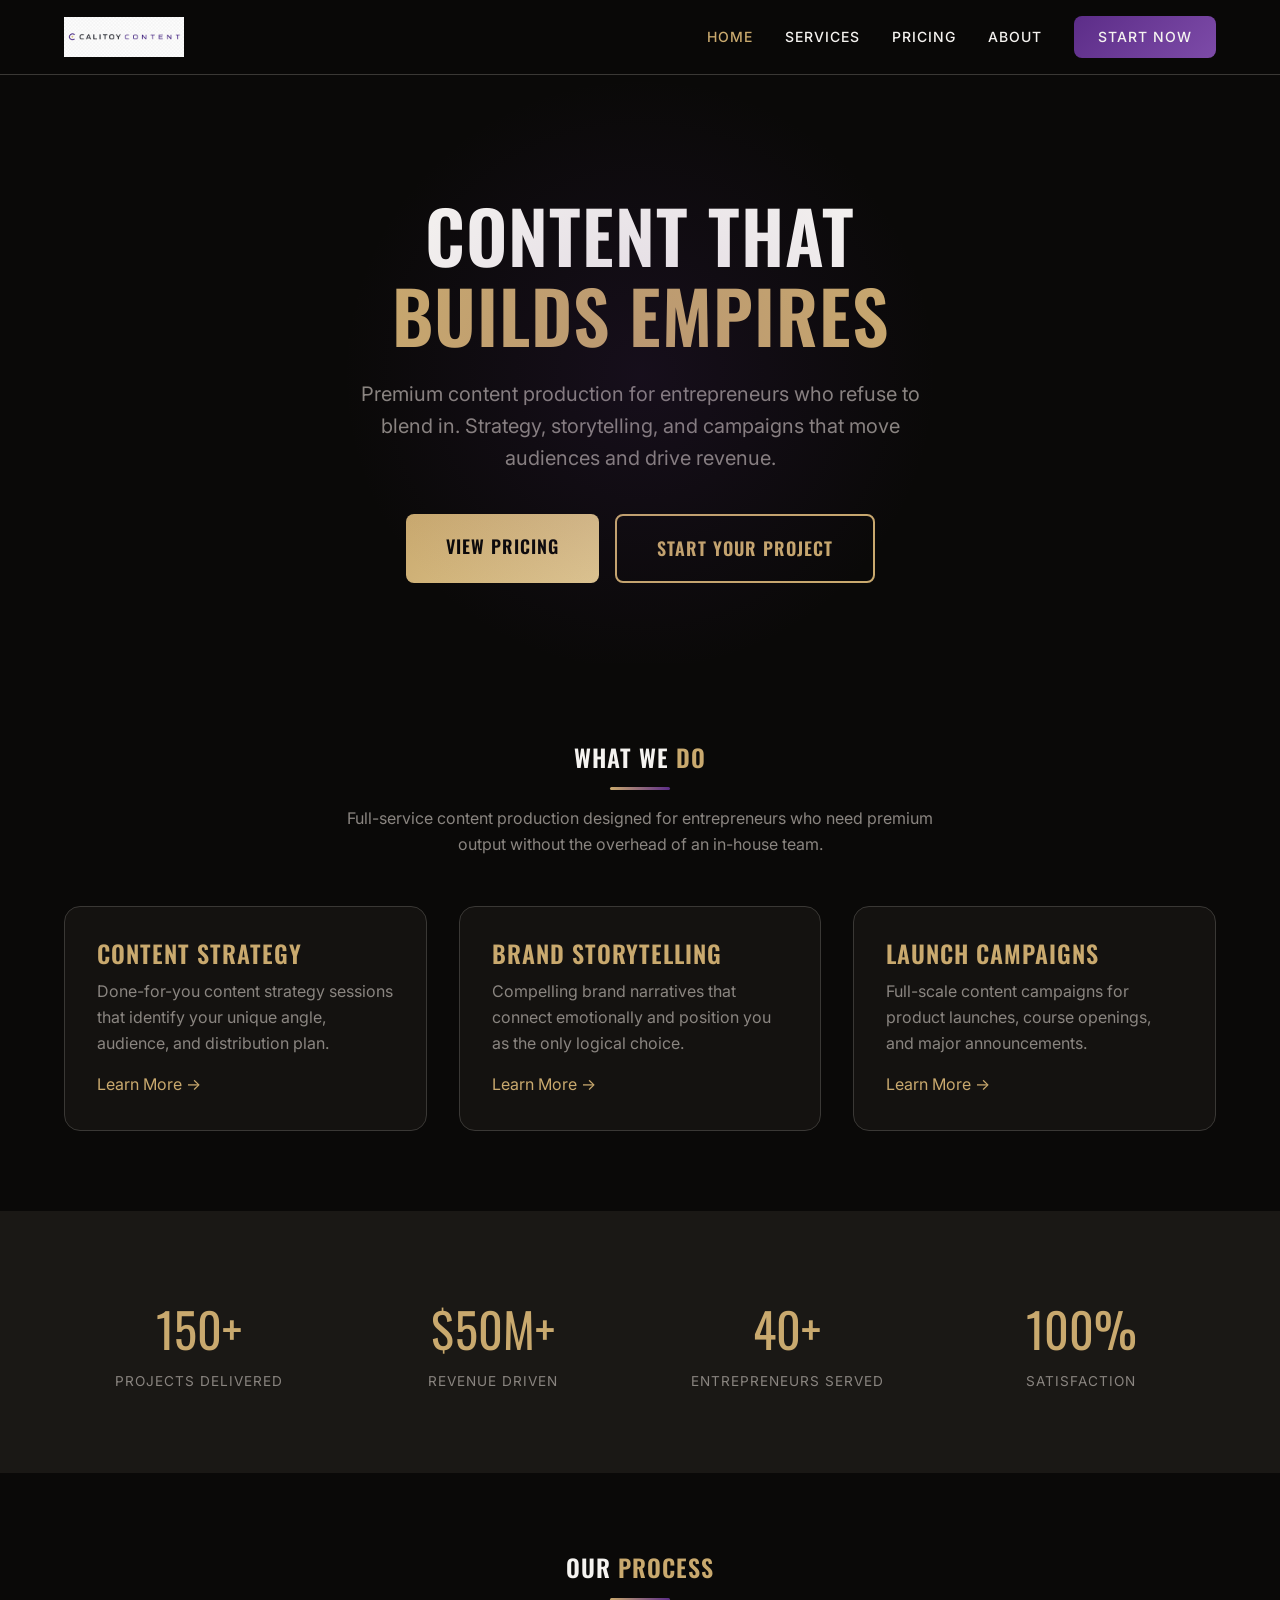
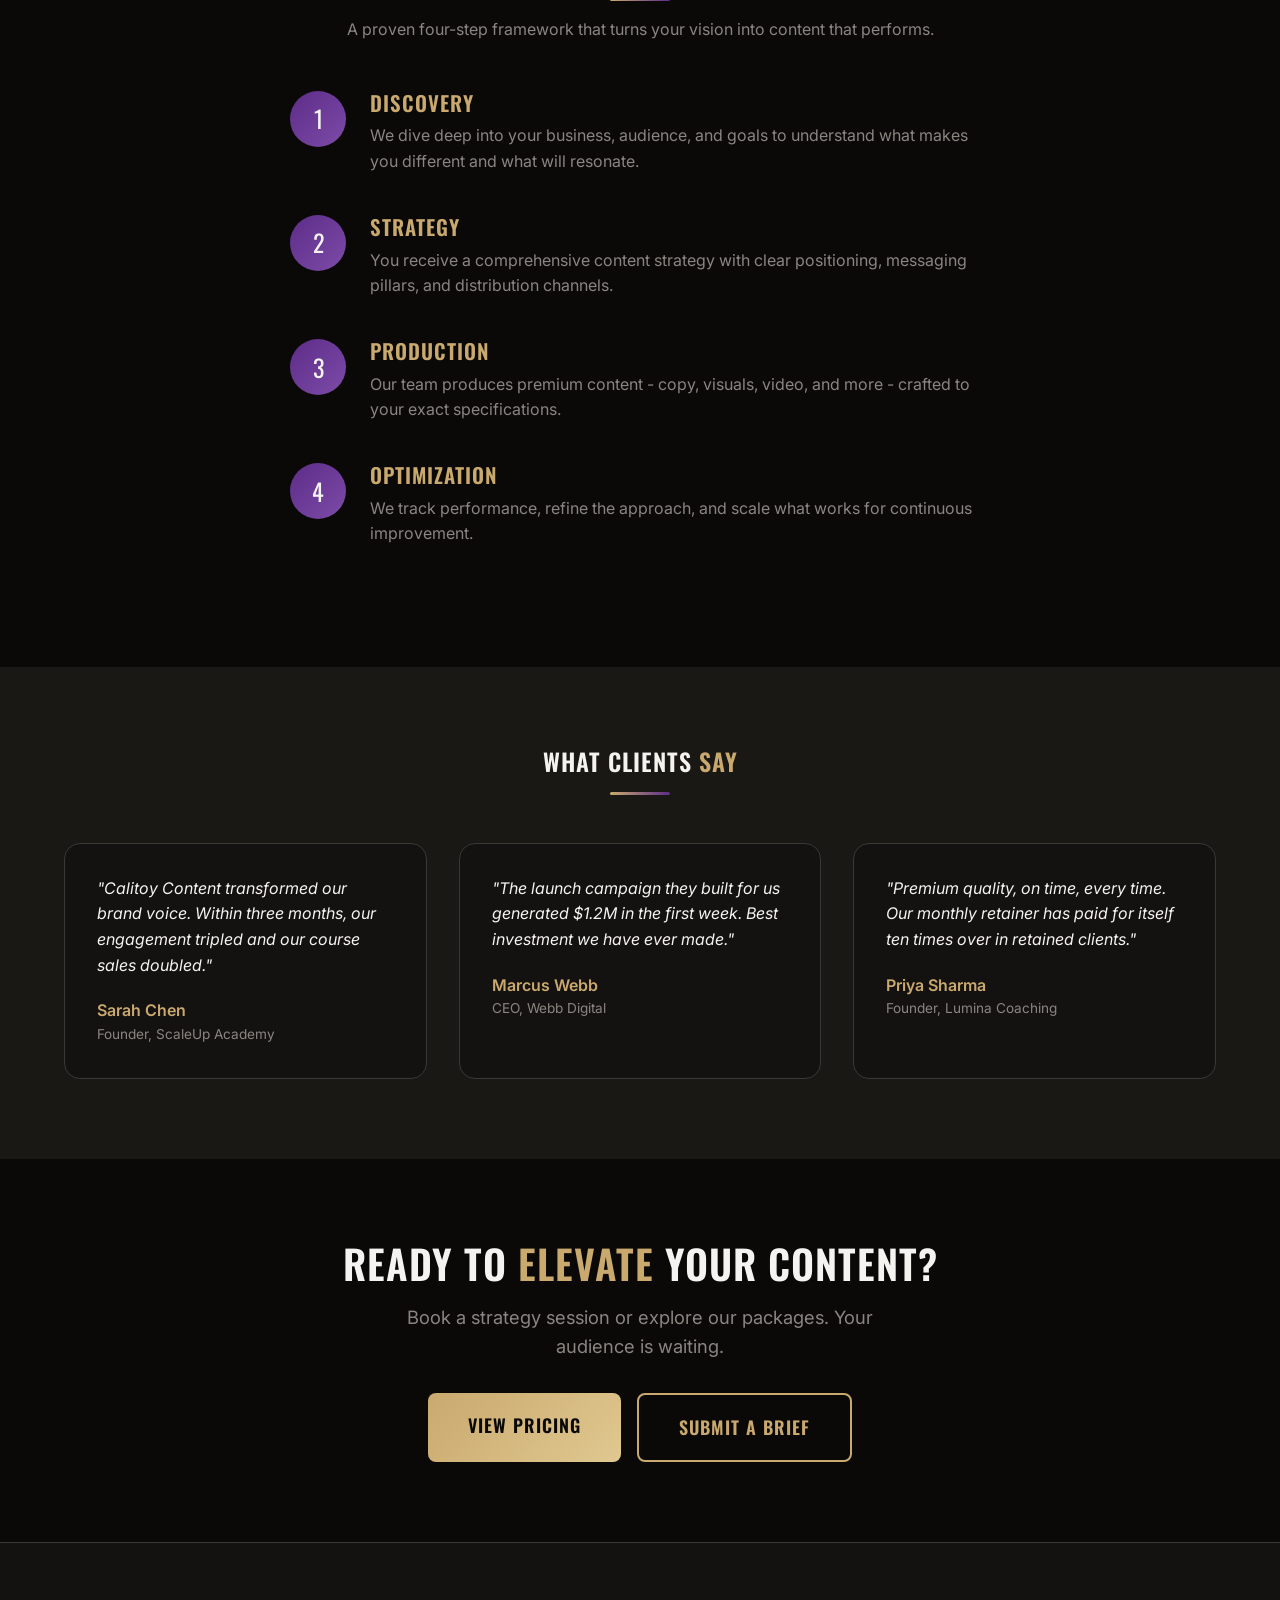
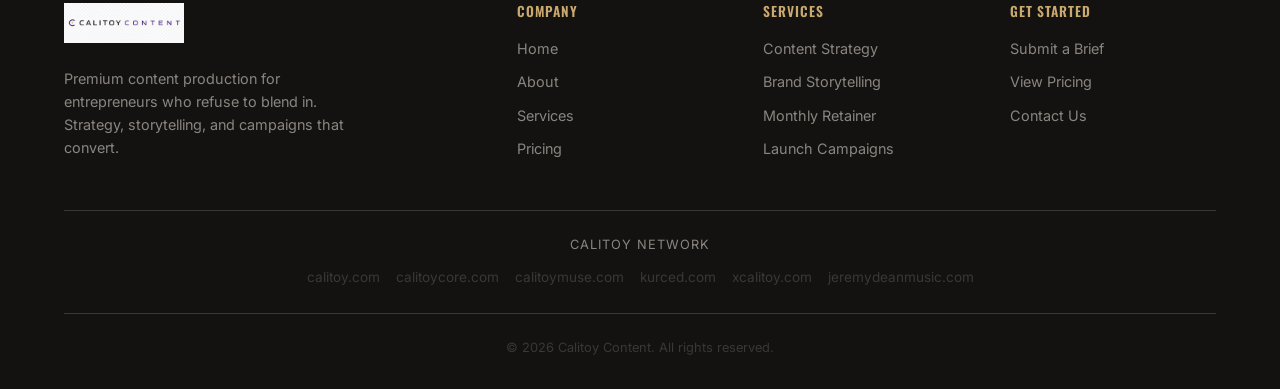
==== index.html @ d4e87f47 "Initial Calitoy Content site" ====
<!DOCTYPE html>
<html lang="en">
<head>
  <meta charset="UTF-8">
  <meta name="viewport" content="width=device-width, initial-scale=1.0">
  <title>Calitoy Content - Premium Content Production for Entrepreneurs</title>
  <meta name="description" content="Calitoy Content creates premium content for entrepreneurs - strategy, brand stories, campaigns, and full content partnerships that convert.">
  <link rel="preconnect" href="https://fonts.googleapis.com">
  <link rel="preconnect" href="https://fonts.gstatic.com" crossorigin>
  <link href="https://fonts.googleapis.com/css2?family=Inter:wght@400;500;600;700&family=Oswald:wght@400;500;600;700&display=swap" rel="stylesheet">
  <link rel="stylesheet" href="css/style.css">
  <link rel="icon" type="image/png" href="assets/calitoy-content-logo.png">
</head>
<body>

  <!-- HEADER -->
  <header class="header">
    <nav class="nav">
      <a href="index.html" class="nav-logo">
        <img src="assets/calitoy-content-logo.png" alt="Calitoy Content">
      </a>
      <ul class="nav-links">
        <li><a href="index.html" class="active">Home</a></li>
        <li><a href="services.html">Services</a></li>
        <li><a href="pricing.html">Pricing</a></li>
        <li><a href="about.html">About</a></li>
        <li><a href="contact.html" class="nav-cta">Start Now</a></li>
      </ul>
      <button class="hamburger" aria-label="Menu">
        <span></span>
        <span></span>
        <span></span>
      </button>
    </nav>
  </header>

  <!-- MOBILE NAV -->
  <div class="mobile-nav">
    <a href="index.html">Home</a>
    <a href="services.html">Services</a>
    <a href="pricing.html">Pricing</a>
    <a href="about.html">About</a>
    <a href="contact.html" class="nav-cta">Start Now</a>
  </div>

  <!-- HERO -->
  <section class="hero">
    <div class="container">
      <h1>Content That <span class="accent">Builds Empires</span></h1>
      <p class="subtitle">Premium content production for entrepreneurs who refuse to blend in. Strategy, storytelling, and campaigns that move audiences and drive revenue.</p>
      <div class="hero-cta-group">
        <a href="pricing.html" class="btn btn-gold btn-large">View Pricing</a>
        <a href="contact.html" class="btn btn-outline btn-large">Start Your Project</a>
      </div>
    </div>
  </section>

  <!-- SERVICES PREVIEW -->
  <section class="section">
    <div class="container">
      <div class="text-center">
        <h2>What We <span class="text-gold">Do</span></h2>
        <div class="divider"></div>
        <p style="color: var(--gray); max-width: 600px; margin: 0 auto 48px;">Full-service content production designed for entrepreneurs who need premium output without the overhead of an in-house team.</p>
      </div>
      <div class="grid-3">
        <div class="card">
          <h3>Content Strategy</h3>
          <p>Done-for-you content strategy sessions that identify your unique angle, audience, and distribution plan.</p>
          <a href="services.html#strategy">Learn More &rarr;</a>
        </div>
        <div class="card">
          <h3>Brand Storytelling</h3>
          <p>Compelling brand narratives that connect emotionally and position you as the only logical choice.</p>
          <a href="services.html#brand-story">Learn More &rarr;</a>
        </div>
        <div class="card">
          <h3>Launch Campaigns</h3>
          <p>Full-scale content campaigns for product launches, course openings, and major announcements.</p>
          <a href="services.html#campaigns">Learn More &rarr;</a>
        </div>
      </div>
    </div>
  </section>

  <!-- STATS -->
  <section class="section bg-elevated">
    <div class="container">
      <div class="stats">
        <div class="stat">
          <span class="stat-number">150+</span>
          <span class="stat-label">Projects Delivered</span>
        </div>
        <div class="stat">
          <span class="stat-number">$50M+</span>
          <span class="stat-label">Revenue Driven</span>
        </div>
        <div class="stat">
          <span class="stat-number">40+</span>
          <span class="stat-label">Entrepreneurs Served</span>
        </div>
        <div class="stat">
          <span class="stat-number">100%</span>
          <span class="stat-label">Satisfaction</span>
        </div>
      </div>
    </div>
  </section>

  <!-- PROCESS -->
  <section class="section">
    <div class="container">
      <div class="text-center">
        <h2>Our <span class="text-gold">Process</span></h2>
        <div class="divider"></div>
        <p style="color: var(--gray); max-width: 600px; margin: 0 auto 48px;">A proven four-step framework that turns your vision into content that performs.</p>
      </div>
      <div style="max-width: 700px; margin: 0 auto;">
        <div class="step">
          <div class="step-number">1</div>
          <div class="step-content">
            <h3>Discovery</h3>
            <p>We dive deep into your business, audience, and goals to understand what makes you different and what will resonate.</p>
          </div>
        </div>
        <div class="step">
          <div class="step-number">2</div>
          <div class="step-content">
            <h3>Strategy</h3>
            <p>You receive a comprehensive content strategy with clear positioning, messaging pillars, and distribution channels.</p>
          </div>
        </div>
        <div class="step">
          <div class="step-number">3</div>
          <div class="step-content">
            <h3>Production</h3>
            <p>Our team produces premium content - copy, visuals, video, and more - crafted to your exact specifications.</p>
          </div>
        </div>
        <div class="step">
          <div class="step-number">4</div>
          <div class="step-content">
            <h3>Optimization</h3>
            <p>We track performance, refine the approach, and scale what works for continuous improvement.</p>
          </div>
        </div>
      </div>
    </div>
  </section>

  <!-- TESTIMONIALS -->
  <section class="section bg-elevated">
    <div class="container">
      <div class="text-center">
        <h2>What Clients <span class="text-gold">Say</span></h2>
        <div class="divider"></div>
      </div>
      <div class="grid-3" style="margin-top: 48px;">
        <div class="testimonial">
          <p class="quote">"Calitoy Content transformed our brand voice. Within three months, our engagement tripled and our course sales doubled."</p>
          <div class="author">
            <div>
              <div class="author-name">Sarah Chen</div>
              <div class="author-title">Founder, ScaleUp Academy</div>
            </div>
          </div>
        </div>
        <div class="testimonial">
          <p class="quote">"The launch campaign they built for us generated $1.2M in the first week. Best investment we have ever made."</p>
          <div class="author">
            <div>
              <div class="author-name">Marcus Webb</div>
              <div class="author-title">CEO, Webb Digital</div>
            </div>
          </div>
        </div>
        <div class="testimonial">
          <p class="quote">"Premium quality, on time, every time. Our monthly retainer has paid for itself ten times over in retained clients."</p>
          <div class="author">
            <div>
              <div class="author-name">Priya Sharma</div>
              <div class="author-title">Founder, Lumina Coaching</div>
            </div>
          </div>
        </div>
      </div>
    </div>
  </section>

  <!-- CTA -->
  <section class="cta-section">
    <div class="container">
      <h2>Ready to <span class="accent">Elevate</span> Your Content?</h2>
      <p>Book a strategy session or explore our packages. Your audience is waiting.</p>
      <div class="hero-cta-group">
        <a href="pricing.html" class="btn btn-gold btn-large">View Pricing</a>
        <a href="contact.html" class="btn btn-outline btn-large">Submit a Brief</a>
      </div>
    </div>
  </section>

  <!-- FOOTER -->
  <footer class="footer">
    <div class="container">
      <div class="footer-grid">
        <div class="footer-brand">
          <img src="assets/calitoy-content-logo.png" alt="Calitoy Content">
          <p>Premium content production for entrepreneurs who refuse to blend in. Strategy, storytelling, and campaigns that convert.</p>
        </div>
        <div class="footer-col">
          <h4>Company</h4>
          <ul>
            <li><a href="index.html">Home</a></li>
            <li><a href="about.html">About</a></li>
            <li><a href="services.html">Services</a></li>
            <li><a href="pricing.html">Pricing</a></li>
          </ul>
        </div>
        <div class="footer-col">
          <h4>Services</h4>
          <ul>
            <li><a href="services.html#strategy">Content Strategy</a></li>
            <li><a href="services.html#brand-story">Brand Storytelling</a></li>
            <li><a href="services.html#retainer">Monthly Retainer</a></li>
            <li><a href="services.html#campaigns">Launch Campaigns</a></li>
          </ul>
        </div>
        <div class="footer-col">
          <h4>Get Started</h4>
          <ul>
            <li><a href="contact.html">Submit a Brief</a></li>
            <li><a href="pricing.html">View Pricing</a></li>
            <li><a href="contact.html">Contact Us</a></li>
          </ul>
        </div>
      </div>
      <div class="footer-network">
        <p>Calitoy Network</p>
        <div class="footer-network-links">
          <a href="https://calitoy.com">calitoy.com</a>
          <a href="https://calitoycore.com">calitoycore.com</a>
          <a href="https://calitoymuse.com">calitoymuse.com</a>
          <a href="https://kurced.com">kurced.com</a>
          <a href="https://xcalitoy.com">xcalitoy.com</a>
          <a href="https://jeremydeanmusic.com">jeremydeanmusic.com</a>
        </div>
      </div>
      <div class="footer-bottom">
        <p>&copy; 2026 Calitoy Content. All rights reserved.</p>
      </div>
    </div>
  </footer>

  <script src="js/main.js"></script>
</body>
</html>
---- css/style.css ----
/* Calitoy Content - Main Stylesheet */
/* Dark theme: bg #0a0908, gold #c9a96e, purple #5c2d88, white text */

:root {
  --bg: #0a0908;
  --bg-card: #141210;
  --bg-elevated: #1a1815;
  --gold: #c9a96e;
  --gold-bright: #e0c890;
  --purple: #5c2d88;
  --purple-bright: #7d4ba8;
  --white: #f5f3f0;
  --gray: #8a8580;
  --gray-dark: #3a3835;
  --radius: 8px;
  --radius-lg: 16px;
  --max-width: 1200px;
  --font-heading: 'Oswald', sans-serif;
  --font-body: 'Inter', sans-serif;
}

* {
  margin: 0;
  padding: 0;
  box-sizing: border-box;
}

html {
  scroll-behavior: smooth;
}

body {
  font-family: var(--font-body);
  background-color: var(--bg);
  color: var(--white);
  line-height: 1.6;
  overflow-x: hidden;
}

h1, h2, h3, h4, h5, h6 {
  font-family: var(--font-heading);
  font-weight: 600;
  text-transform: uppercase;
  letter-spacing: 1px;
  line-height: 1.2;
}

a {
  color: var(--gold);
  text-decoration: none;
  transition: color 0.2s ease;
}

a:hover {
  color: var(--gold-bright);
}

img {
  max-width: 100%;
  height: auto;
}

/* ===== LAYOUT ===== */
.container {
  max-width: var(--max-width);
  margin: 0 auto;
  padding: 0 24px;
}

.section {
  padding: 80px 0;
}

.section-sm {
  padding: 40px 0;
}

.text-center {
  text-align: center;
}

.text-gold {
  color: var(--gold);
}

.text-purple {
  color: var(--purple-bright);
}

.bg-elevated {
  background-color: var(--bg-elevated);
}

/* ===== HEADER / NAV ===== */
.header {
  position: sticky;
  top: 0;
  z-index: 1000;
  background-color: rgba(10, 9, 8, 0.95);
  backdrop-filter: blur(10px);
  border-bottom: 1px solid var(--gray-dark);
  padding: 16px 0;
}

.nav {
  display: flex;
  align-items: center;
  justify-content: space-between;
  max-width: var(--max-width);
  margin: 0 auto;
  padding: 0 24px;
}

.nav-logo {
  display: flex;
  align-items: center;
  gap: 12px;
}

.nav-logo img {
  height: 40px;
  width: auto;
}

.nav-links {
  display: flex;
  align-items: center;
  gap: 32px;
  list-style: none;
}

.nav-links a {
  color: var(--white);
  font-size: 14px;
  font-weight: 500;
  text-transform: uppercase;
  letter-spacing: 1px;
  transition: color 0.2s ease;
}

.nav-links a:hover {
  color: var(--gold);
}

.nav-links a.active {
  color: var(--gold);
}

.nav-cta {
  display: inline-block;
  background: linear-gradient(135deg, var(--purple), var(--purple-bright));
  color: var(--white);
  padding: 10px 24px;
  border-radius: var(--radius);
  font-size: 14px;
  font-weight: 600;
  text-transform: uppercase;
  letter-spacing: 1px;
  transition: transform 0.2s ease, box-shadow 0.2s ease;
}

.nav-cta:hover {
  transform: translateY(-2px);
  box-shadow: 0 4px 20px rgba(92, 45, 136, 0.4);
  color: var(--white);
}

/* Hamburger menu */
.hamburger {
  display: none;
  flex-direction: column;
  gap: 5px;
  cursor: pointer;
  background: none;
  border: none;
  padding: 8px;
  z-index: 1001;
}

.hamburger span {
  width: 26px;
  height: 3px;
  background-color: var(--gold);
  border-radius: 2px;
  transition: all 0.3s ease;
}

.hamburger.active span:nth-child(1) {
  transform: rotate(45deg) translate(6px, 6px);
}

.hamburger.active span:nth-child(2) {
  opacity: 0;
}

.hamburger.active span:nth-child(3) {
  transform: rotate(-45deg) translate(6px, -6px);
}

/* Mobile nav */
.mobile-nav {
  display: none;
  position: fixed;
  top: 0;
  left: 0;
  width: 100%;
  height: 100vh;
  background-color: var(--bg);
  z-index: 999;
  flex-direction: column;
  align-items: center;
  justify-content: center;
  gap: 24px;
}

.mobile-nav.active {
  display: flex;
}

.mobile-nav a {
  font-family: var(--font-heading);
  font-size: 24px;
  text-transform: uppercase;
  letter-spacing: 2px;
  color: var(--white);
}

.mobile-nav a:hover {
  color: var(--gold);
}

.mobile-nav .nav-cta {
  margin-top: 16px;
}

/* ===== HERO ===== */
.hero {
  position: relative;
  padding: 120px 0 80px;
  text-align: center;
  overflow: hidden;
}

.hero::before {
  content: '';
  position: absolute;
  top: 0;
  left: 50%;
  transform: translateX(-50%);
  width: 600px;
  height: 600px;
  background: radial-gradient(circle, rgba(92, 45, 136, 0.15), transparent 70%);
  pointer-events: none;
}

.hero h1 {
  font-size: clamp(2.5rem, 6vw, 4.5rem);
  margin-bottom: 24px;
  line-height: 1.1;
}

.hero h1 .accent {
  color: var(--gold);
  display: block;
}

.hero .subtitle {
  font-size: 1.25rem;
  color: var(--gray);
  max-width: 600px;
  margin: 0 auto 40px;
}

.hero-cta-group {
  display: flex;
  gap: 16px;
  justify-content: center;
  flex-wrap: wrap;
}

/* ===== BUTTONS ===== */
.btn {
  display: inline-block;
  padding: 14px 32px;
  border-radius: var(--radius);
  font-family: var(--font-heading);
  font-size: 16px;
  font-weight: 600;
  text-transform: uppercase;
  letter-spacing: 1px;
  cursor: pointer;
  border: none;
  transition: all 0.2s ease;
  text-align: center;
}

.btn-gold {
  background: linear-gradient(135deg, var(--gold), var(--gold-bright));
  color: var(--bg);
}

.btn-gold:hover {
  transform: translateY(-2px);
  box-shadow: 0 6px 24px rgba(201, 169, 110, 0.3);
  color: var(--bg);
}

.btn-purple {
  background: linear-gradient(135deg, var(--purple), var(--purple-bright));
  color: var(--white);
}

.btn-purple:hover {
  transform: translateY(-2px);
  box-shadow: 0 6px 24px rgba(92, 45, 136, 0.4);
  color: var(--white);
}

.btn-outline {
  background: transparent;
  border: 2px solid var(--gold);
  color: var(--gold);
}

.btn-outline:hover {
  background: var(--gold);
  color: var(--bg);
}

.btn-large {
  padding: 18px 40px;
  font-size: 18px;
}

.btn-full {
  width: 100%;
}

/* ===== CARDS / GRID ===== */
.card {
  background-color: var(--bg-card);
  border: 1px solid var(--gray-dark);
  border-radius: var(--radius-lg);
  padding: 32px;
  transition: border-color 0.2s ease, transform 0.2s ease;
}

.card:hover {
  border-color: var(--gold);
  transform: translateY(-4px);
}

.card h3 {
  color: var(--gold);
  font-size: 1.5rem;
  margin-bottom: 12px;
}

.card p {
  color: var(--gray);
  margin-bottom: 16px;
}

.card .price {
  font-family: var(--font-heading);
  font-size: 2rem;
  color: var(--white);
  margin-bottom: 20px;
}

.card .price .period {
  font-size: 0.9rem;
  color: var(--gray);
}

.grid-2 {
  display: grid;
  grid-template-columns: repeat(2, 1fr);
  gap: 32px;
}

.grid-3 {
  display: grid;
  grid-template-columns: repeat(3, 1fr);
  gap: 32px;
}

.grid-4 {
  display: grid;
  grid-template-columns: repeat(4, 1fr);
  gap: 24px;
}

/* ===== PRICING ===== */
.pricing-card {
  background-color: var(--bg-card);
  border: 1px solid var(--gray-dark);
  border-radius: var(--radius-lg);
  padding: 40px 32px;
  text-align: center;
  position: relative;
  transition: border-color 0.3s ease, transform 0.3s ease;
}

.pricing-card.featured {
  border-color: var(--gold);
  box-shadow: 0 0 40px rgba(201, 169, 110, 0.1);
}

.pricing-card:hover {
  transform: translateY(-4px);
  border-color: var(--gold);
}

.pricing-badge {
  position: absolute;
  top: -14px;
  left: 50%;
  transform: translateX(-50%);
  background: linear-gradient(135deg, var(--gold), var(--gold-bright));
  color: var(--bg);
  padding: 4px 20px;
  border-radius: 20px;
  font-size: 12px;
  font-weight: 700;
  text-transform: uppercase;
  letter-spacing: 1px;
}

.pricing-card h3 {
  color: var(--white);
  font-size: 1.4rem;
  margin-bottom: 8px;
}

.pricing-card .pricing-price {
  font-family: var(--font-heading);
  font-size: 3rem;
  color: var(--gold);
  margin: 16px 0;
}

.pricing-card .pricing-price .currency {
  font-size: 1.5rem;
  vertical-align: top;
}

.pricing-card .pricing-price .period {
  font-size: 1rem;
  color: var(--gray);
}

.pricing-card .pricing-desc {
  color: var(--gray);
  font-size: 0.9rem;
  margin-bottom: 24px;
}

.pricing-features {
  list-style: none;
  text-align: left;
  margin-bottom: 32px;
}

.pricing-features li {
  padding: 8px 0;
  color: var(--white);
  border-bottom: 1px solid var(--gray-dark);
  display: flex;
  align-items: center;
  gap: 10px;
}

.pricing-features li:last-child {
  border-bottom: none;
}

.pricing-features li::before {
  content: '\2713';
  color: var(--gold);
  font-weight: bold;
}

/* ===== FORMS ===== */
.form-group {
  margin-bottom: 24px;
}

.form-group label {
  display: block;
  font-size: 0.85rem;
  text-transform: uppercase;
  letter-spacing: 1px;
  color: var(--gold);
  margin-bottom: 8px;
  font-weight: 500;
}

.form-group input,
.form-group select,
.form-group textarea {
  width: 100%;
  padding: 14px 16px;
  background-color: var(--bg-elevated);
  border: 1px solid var(--gray-dark);
  border-radius: var(--radius);
  color: var(--white);
  font-family: var(--font-body);
  font-size: 1rem;
  transition: border-color 0.2s ease;
}

.form-group input:focus,
.form-group select:focus,
.form-group textarea:focus {
  outline: none;
  border-color: var(--gold);
}

.form-group textarea {
  min-height: 120px;
  resize: vertical;
}

.form-section {
  background-color: var(--bg-card);
  border: 1px solid var(--gray-dark);
  border-radius: var(--radius-lg);
  padding: 48px;
  max-width: 700px;
  margin: 0 auto;
}

.form-message {
  padding: 16px;
  border-radius: var(--radius);
  margin-bottom: 24px;
  display: none;
}

.form-message.success {
  background-color: rgba(92, 45, 136, 0.2);
  border: 1px solid var(--purple);
  color: var(--white);
  display: block;
}

.form-message.error {
  background-color: rgba(200, 50, 50, 0.15);
  border: 1px solid #c83232;
  color: #ff8888;
  display: block;
}

/* ===== FOOTER ===== */
.footer {
  background-color: var(--bg-card);
  border-top: 1px solid var(--gray-dark);
  padding: 60px 0 30px;
}

.footer-grid {
  display: grid;
  grid-template-columns: 2fr 1fr 1fr 1fr;
  gap: 40px;
  margin-bottom: 40px;
}

.footer-brand img {
  height: 40px;
  margin-bottom: 16px;
}

.footer-brand p {
  color: var(--gray);
  font-size: 0.9rem;
  max-width: 300px;
}

.footer-col h4 {
  color: var(--gold);
  font-size: 0.85rem;
  margin-bottom: 16px;
  letter-spacing: 1px;
}

.footer-col ul {
  list-style: none;
}

.footer-col ul li {
  margin-bottom: 8px;
}

.footer-col a {
  color: var(--gray);
  font-size: 0.9rem;
}

.footer-col a:hover {
  color: var(--gold);
}

.footer-network {
  padding: 24px 0;
  border-top: 1px solid var(--gray-dark);
  text-align: center;
}

.footer-network p {
  color: var(--gray);
  font-size: 0.8rem;
  margin-bottom: 12px;
  text-transform: uppercase;
  letter-spacing: 1px;
}

.footer-network-links {
  display: flex;
  flex-wrap: wrap;
  justify-content: center;
  gap: 16px;
}

.footer-network-links a {
  color: var(--gray-dark);
  font-size: 0.85rem;
  transition: color 0.2s ease;
}

.footer-network-links a:hover {
  color: var(--gold);
}

.footer-bottom {
  text-align: center;
  padding-top: 24px;
  border-top: 1px solid var(--gray-dark);
  color: var(--gray-dark);
  font-size: 0.8rem;
}

/* ===== PAGE HEADER ===== */
.page-header {
  padding: 100px 0 60px;
  text-align: center;
}

.page-header h1 {
  font-size: clamp(2rem, 5vw, 3.5rem);
  margin-bottom: 16px;
}

.page-header h1 .accent {
  color: var(--gold);
}

.page-header .subtitle {
  color: var(--gray);
  font-size: 1.15rem;
  max-width: 600px;
  margin: 0 auto;
}

/* ===== ABOUT ===== */
.about-hero {
  display: grid;
  grid-template-columns: 1fr 1fr;
  gap: 60px;
  align-items: center;
}

.about-hero h2 {
  font-size: 2.5rem;
  margin-bottom: 24px;
}

.about-hero h2 .accent {
  color: var(--gold);
}

.about-hero p {
  color: var(--gray);
  margin-bottom: 16px;
}

/* ===== FEATURES LIST ===== */
.features-list {
  list-style: none;
}

.features-list li {
  padding: 12px 0;
  display: flex;
  align-items: flex-start;
  gap: 12px;
  color: var(--white);
}

.features-list li::before {
  content: '\2022';
  color: var(--gold);
  font-size: 1.5rem;
  line-height: 1;
}

/* ===== STATS ===== */
.stats {
  display: grid;
  grid-template-columns: repeat(4, 1fr);
  gap: 24px;
}

.stat {
  text-align: center;
}

.stat .stat-number {
  font-family: var(--font-heading);
  font-size: 3rem;
  color: var(--gold);
  display: block;
}

.stat .stat-label {
  font-size: 0.85rem;
  color: var(--gray);
  text-transform: uppercase;
  letter-spacing: 1px;
}

/* ===== TESTIMONIALS ===== */
.testimonial {
  background-color: var(--bg-card);
  border: 1px solid var(--gray-dark);
  border-radius: var(--radius-lg);
  padding: 32px;
}

.testimonial .quote {
  font-size: 1rem;
  color: var(--white);
  margin-bottom: 20px;
  font-style: italic;
}

.testimonial .author {
  display: flex;
  align-items: center;
  gap: 12px;
}

.testimonial .author-name {
  font-weight: 600;
  color: var(--gold);
}

.testimonial .author-title {
  font-size: 0.85rem;
  color: var(--gray);
}

/* ===== FAQ ===== */
.faq-item {
  background-color: var(--bg-card);
  border: 1px solid var(--gray-dark);
  border-radius: var(--radius);
  margin-bottom: 16px;
  overflow: hidden;
}

.faq-question {
  padding: 20px 24px;
  cursor: pointer;
  display: flex;
  justify-content: space-between;
  align-items: center;
  font-family: var(--font-heading);
  font-size: 1.1rem;
  color: var(--white);
  transition: color 0.2s ease;
}

.faq-question:hover {
  color: var(--gold);
}

.faq-question .icon {
  color: var(--gold);
  font-size: 1.5rem;
  transition: transform 0.3s ease;
}

.faq-item.open .faq-question .icon {
  transform: rotate(45deg);
}

.faq-answer {
  max-height: 0;
  overflow: hidden;
  transition: max-height 0.3s ease;
  padding: 0 24px;
}

.faq-item.open .faq-answer {
  max-height: 500px;
  padding-bottom: 20px;
}

.faq-answer p {
  color: var(--gray);
}

/* ===== PROCESS / STEPS ===== */
.step {
  display: flex;
  gap: 24px;
  margin-bottom: 40px;
  align-items: flex-start;
}

.step-number {
  flex-shrink: 0;
  width: 56px;
  height: 56px;
  border-radius: 50%;
  background: linear-gradient(135deg, var(--purple), var(--purple-bright));
  display: flex;
  align-items: center;
  justify-content: center;
  font-family: var(--font-heading);
  font-size: 1.5rem;
  color: var(--white);
}

.step-content h3 {
  color: var(--gold);
  font-size: 1.3rem;
  margin-bottom: 8px;
}

.step-content p {
  color: var(--gray);
}

/* ===== CTA SECTION ===== */
.cta-section {
  text-align: center;
  padding: 80px 0;
}

.cta-section h2 {
  font-size: 2.5rem;
  margin-bottom: 16px;
}

.cta-section h2 .accent {
  color: var(--gold);
}

.cta-section p {
  color: var(--gray);
  font-size: 1.15rem;
  max-width: 500px;
  margin: 0 auto 32px;
}

/* ===== DIVIDER ===== */
.divider {
  width: 60px;
  height: 3px;
  background: linear-gradient(90deg, var(--gold), var(--purple));
  border-radius: 2px;
  margin: 16px auto;
}

/* ===== RESPONSIVE ===== */
@media (max-width: 900px) {
  .grid-4 {
    grid-template-columns: repeat(2, 1fr);
  }
  
  .grid-3 {
    grid-template-columns: repeat(2, 1fr);
  }
  
  .about-hero {
    grid-template-columns: 1fr;
    gap: 32px;
  }
  
  .stats {
    grid-template-columns: repeat(2, 1fr);
  }
  
  .footer-grid {
    grid-template-columns: 1fr 1fr;
  }
}

@media (max-width: 768px) {
  .nav-links {
    display: none;
  }
  
  .nav .nav-cta {
    display: none;
  }
  
  .hamburger {
    display: flex;
  }
  
  .hero {
    padding: 80px 0 60px;
  }
  
  .section {
    padding: 60px 0;
  }
  
  .grid-2,
  .grid-3,
  .grid-4 {
    grid-template-columns: 1fr;
  }
  
  .stats {
    grid-template-columns: repeat(2, 1fr);
  }
  
  .footer-grid {
    grid-template-columns: 1fr;
    gap: 24px;
  }
  
  .form-section {
    padding: 32px 24px;
  }
  
  .pricing-card {
    padding: 32px 24px;
  }
  
  .step {
    gap: 16px;
  }
  
  .step-number {
    width: 44px;
    height: 44px;
    font-size: 1.2rem;
  }
}

@media (max-width: 480px) {
  .stats {
    grid-template-columns: 1fr;
  }
  
  .hero-cta-group {
    flex-direction: column;
  }
  
  .hero-cta-group .btn {
    width: 100%;
  }
}
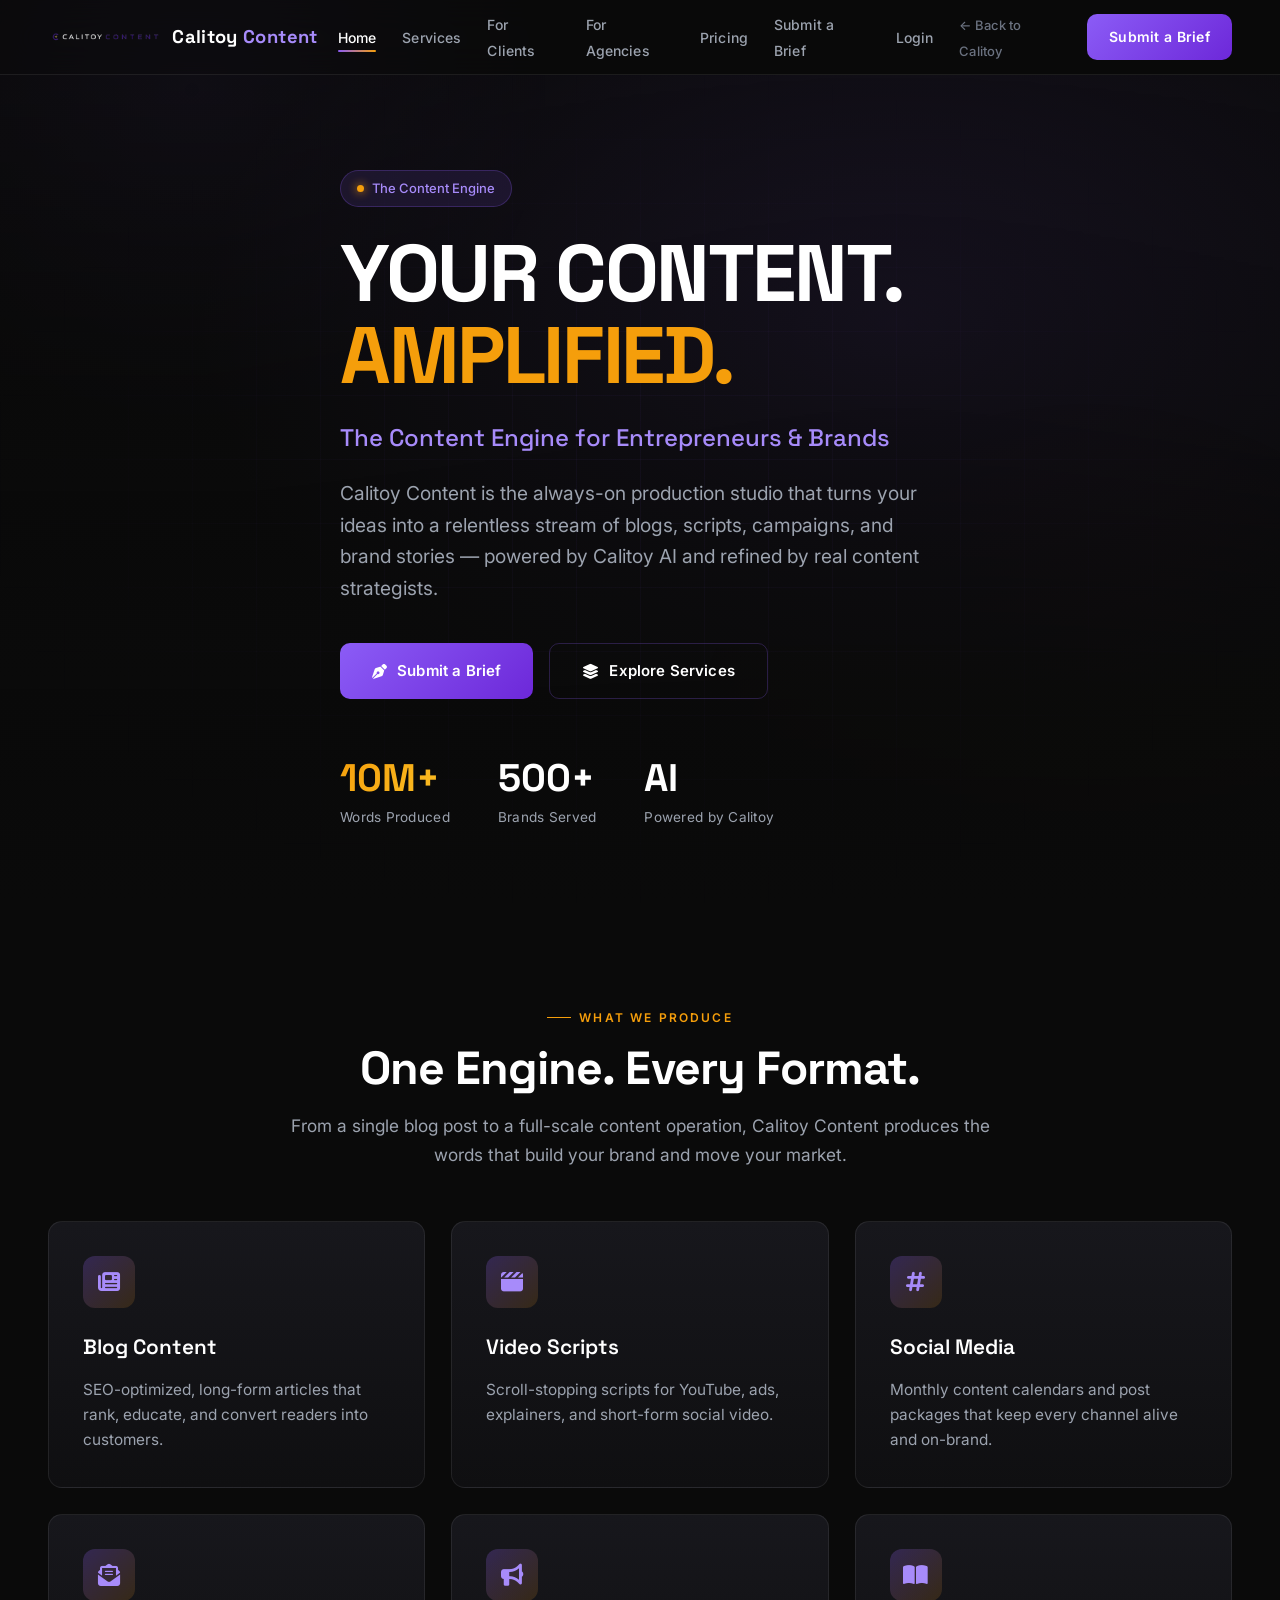
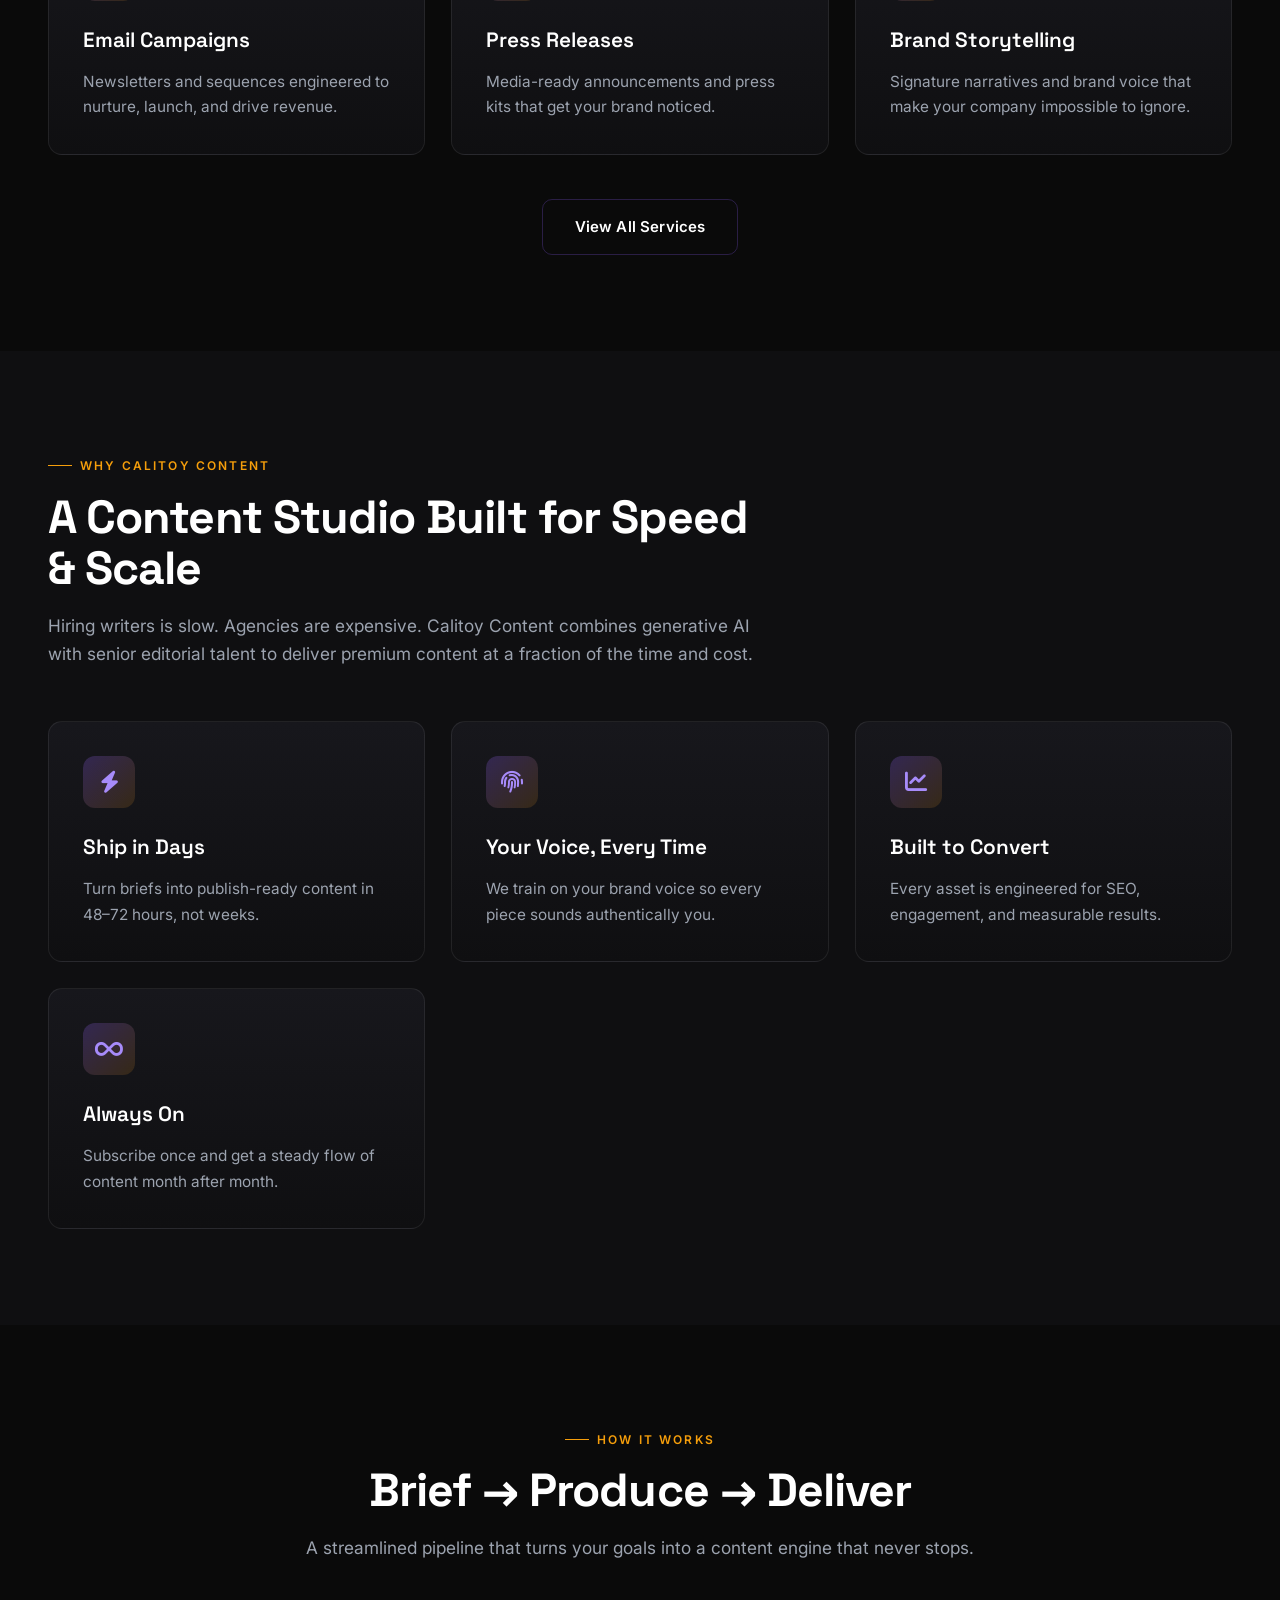
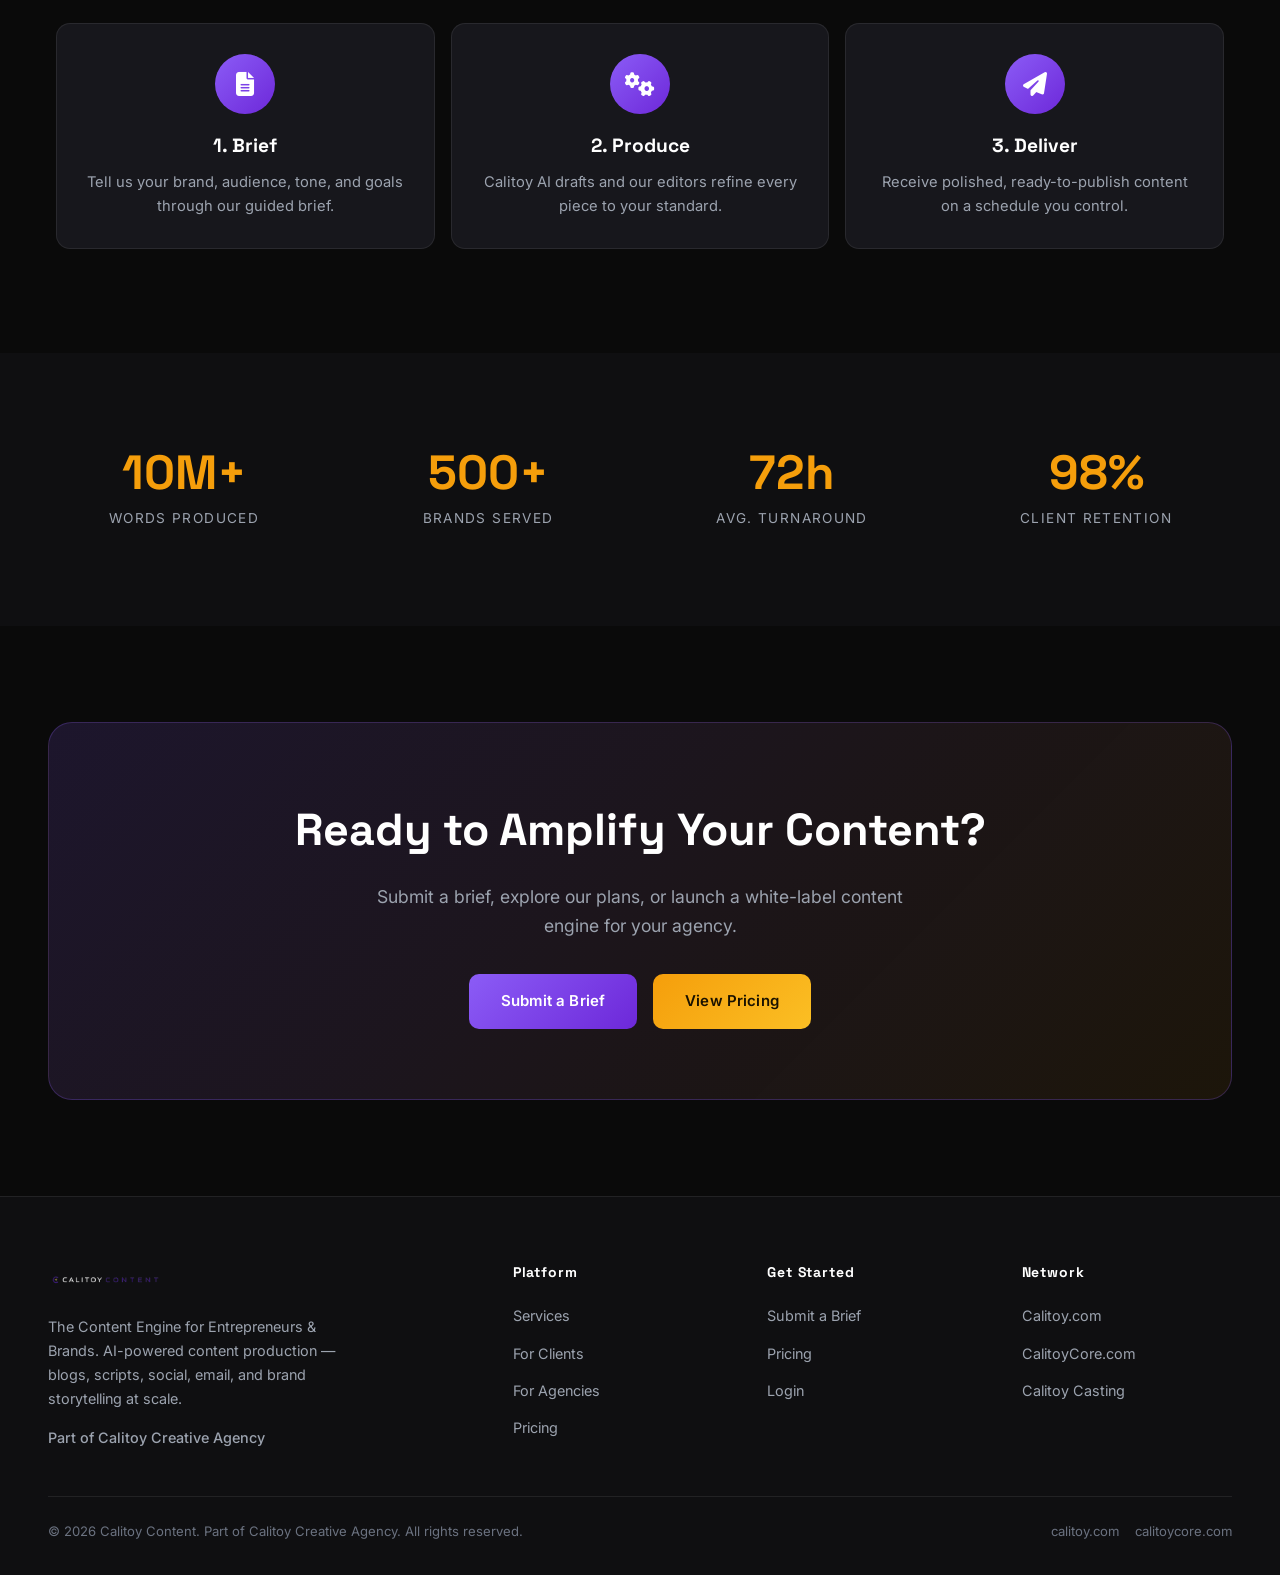
==== commit 6b48a0a7: "Overhaul: full Calitoy brand redesign — The Content Engine - New design system (styles.css): #0A0A0A" ====
--- a/index.html
+++ b/index.html
@@ -1,256 +1,258 @@
 <!DOCTYPE html>
 <html lang="en">
 <head>
-  <meta charset="UTF-8">
-  <meta name="viewport" content="width=device-width, initial-scale=1.0">
-  <title>Calitoy Content - Premium Content Production for Entrepreneurs</title>
-  <meta name="description" content="Calitoy Content creates premium content for entrepreneurs - strategy, brand stories, campaigns, and full content partnerships that convert.">
-  <link rel="preconnect" href="https://fonts.googleapis.com">
-  <link rel="preconnect" href="https://fonts.gstatic.com" crossorigin>
-  <link href="https://fonts.googleapis.com/css2?family=Inter:wght@400;500;600;700&family=Oswald:wght@400;500;600;700&display=swap" rel="stylesheet">
-  <link rel="stylesheet" href="css/style.css">
-  <link rel="icon" type="image/png" href="assets/calitoy-content-logo.png">
+<meta charset="UTF-8">
+<meta name="viewport" content="width=device-width, initial-scale=1.0">
+<title>Calitoy Content — The Content Engine for Entrepreneurs &amp; Brands</title>
+<meta name="description" content="Calitoy Content is the AI-powered content engine for entrepreneurs and brands — blog content, video scripts, social media, email campaigns, press releases, and brand storytelling at scale.">
+<link rel="preconnect" href="https://fonts.googleapis.com">
+<link rel="preconnect" href="https://fonts.gstatic.com" crossorigin>
+<link href="https://fonts.googleapis.com/css2?family=Inter:wght@400;500;600;700&family=Space+Grotesk:wght@400;500;600;700&display=swap" rel="stylesheet">
+<link rel="stylesheet" href="https://cdnjs.cloudflare.com/ajax/libs/font-awesome/6.5.1/css/all.min.css">
+<link rel="stylesheet" href="styles.css">
+<link rel="icon" type="image/png" href="assets/calitoy-content-logo.png">
 </head>
 <body>
 
-  <!-- HEADER -->
-  <header class="header">
-    <nav class="nav">
-      <a href="index.html" class="nav-logo">
-        <img src="assets/calitoy-content-logo.png" alt="Calitoy Content">
-      </a>
-      <ul class="nav-links">
-        <li><a href="index.html" class="active">Home</a></li>
-        <li><a href="services.html">Services</a></li>
-        <li><a href="pricing.html">Pricing</a></li>
-        <li><a href="about.html">About</a></li>
-        <li><a href="contact.html" class="nav-cta">Start Now</a></li>
-      </ul>
-      <button class="hamburger" aria-label="Menu">
-        <span></span>
-        <span></span>
-        <span></span>
-      </button>
-    </nav>
-  </header>
-
-  <!-- MOBILE NAV -->
-  <div class="mobile-nav">
-    <a href="index.html">Home</a>
-    <a href="services.html">Services</a>
-    <a href="pricing.html">Pricing</a>
-    <a href="about.html">About</a>
-    <a href="contact.html" class="nav-cta">Start Now</a>
-  </div>
-
-  <!-- HERO -->
-  <section class="hero">
-    <div class="container">
-      <h1>Content That <span class="accent">Builds Empires</span></h1>
-      <p class="subtitle">Premium content production for entrepreneurs who refuse to blend in. Strategy, storytelling, and campaigns that move audiences and drive revenue.</p>
+<header>
+  <div class="nav-wrap">
+    <a href="index.html" class="nav-logo">
+      <img src="assets/calitoy-content-logo.png" alt="Calitoy Content">
+      <span class="logo-text">Calitoy<span> Content</span></span>
+    </a>
+    <ul class="nav-links">
+      <li><a href="index.html" class="active">Home</a></li>
+      <li><a href="services.html">Services</a></li>
+      <li><a href="clients.html">For Clients</a></li>
+      <li><a href="agencies.html">For Agencies</a></li>
+      <li><a href="pricing.html">Pricing</a></li>
+      <li><a href="brief.html">Submit a Brief</a></li>
+      <li><a href="login.html">Login</a></li>
+      <li><a href="https://calitoy.com" class="nav-back">&larr; Back to Calitoy</a></li>
+    </ul>
+    <a href="brief.html" class="nav-cta">Submit a Brief</a>
+    <button class="hamburger" aria-label="Menu"><span></span><span></span><span></span></button>
+  </div>
+</header>
+<div class="mobile-nav">
+  <a href="index.html">Home</a>
+  <a href="services.html">Services</a>
+  <a href="clients.html">For Clients</a>
+  <a href="agencies.html">For Agencies</a>
+  <a href="pricing.html">Pricing</a>
+  <a href="brief.html">Submit a Brief</a>
+  <a href="login.html">Login</a>
+  <a href="https://calitoy.com">&larr; Back to Calitoy</a>
+  <a href="brief.html" class="nav-cta">Submit a Brief</a>
+</div>
+
+<!-- HERO -->
+<section class="hero">
+  <div class="hero-bg" style="background-image:url('https://fancyhouse-design.com/wp-content/uploads/2024/09/A-bright-open-space-area-features-clean-lined-desks-and-a-vibrant-mural-that-enhances.jpg')"></div>
+  <div class="hero-overlay"></div>
+  <div class="hero-grid"></div>
+  <div class="container hero-content">
+    <span class="hero-badge"><span class="dot"></span> The Content Engine</span>
+    <h1>YOUR CONTENT.<br><span class="gold">AMPLIFIED.</span></h1>
+    <p class="subtitle">The Content Engine for Entrepreneurs &amp; Brands</p>
+    <p class="lead">Calitoy Content is the always-on production studio that turns your ideas into a relentless stream of blogs, scripts, campaigns, and brand stories — powered by Calitoy AI and refined by real content strategists.</p>
+    <div class="hero-cta-group">
+      <a href="brief.html" class="btn-primary"><i class="fa-solid fa-pen-nib"></i> Submit a Brief</a>
+      <a href="services.html" class="btn-secondary"><i class="fa-solid fa-layer-group"></i> Explore Services</a>
+    </div>
+    <div class="hero-stats">
+      <div class="hero-stat">
+        <div class="num"><span class="gold">10M+</span></div>
+        <div class="lbl">Words Produced</div>
+      </div>
+      <div class="hero-stat">
+        <div class="num">500+</div>
+        <div class="lbl">Brands Served</div>
+      </div>
+      <div class="hero-stat">
+        <div class="num">AI</div>
+        <div class="lbl">Powered by Calitoy</div>
+      </div>
+    </div>
+  </div>
+</section>
+
+<!-- SERVICES OVERVIEW -->
+<section>
+  <div class="container">
+    <div class="section-head center reveal">
+      <p class="eyebrow">What We Produce</p>
+      <h2 class="section-title">One Engine. Every Format.</h2>
+      <p class="section-subtitle">From a single blog post to a full-scale content operation, Calitoy Content produces the words that build your brand and move your market.</p>
+    </div>
+    <div class="cards-grid">
+      <div class="card reveal">
+        <div class="card-icon"><i class="fa-solid fa-newspaper"></i></div>
+        <h3>Blog Content</h3>
+        <p>SEO-optimized, long-form articles that rank, educate, and convert readers into customers.</p>
+      </div>
+      <div class="card reveal">
+        <div class="card-icon"><i class="fa-solid fa-clapperboard"></i></div>
+        <h3>Video Scripts</h3>
+        <p>Scroll-stopping scripts for YouTube, ads, explainers, and short-form social video.</p>
+      </div>
+      <div class="card reveal">
+        <div class="card-icon"><i class="fa-solid fa-hashtag"></i></div>
+        <h3>Social Media</h3>
+        <p>Monthly content calendars and post packages that keep every channel alive and on-brand.</p>
+      </div>
+      <div class="card reveal">
+        <div class="card-icon"><i class="fa-solid fa-envelope-open-text"></i></div>
+        <h3>Email Campaigns</h3>
+        <p>Newsletters and sequences engineered to nurture, launch, and drive revenue.</p>
+      </div>
+      <div class="card reveal">
+        <div class="card-icon"><i class="fa-solid fa-bullhorn"></i></div>
+        <h3>Press Releases</h3>
+        <p>Media-ready announcements and press kits that get your brand noticed.</p>
+      </div>
+      <div class="card reveal">
+        <div class="card-icon"><i class="fa-solid fa-book-open"></i></div>
+        <h3>Brand Storytelling</h3>
+        <p>Signature narratives and brand voice that make your company impossible to ignore.</p>
+      </div>
+    </div>
+    <div style="text-align:center;margin-top:44px;"><a href="services.html" class="btn-secondary">View All Services</a></div>
+  </div>
+</section>
+
+<!-- WHY -->
+<section style="background: var(--bg-surface);">
+  <div class="container">
+    <div class="section-head reveal">
+      <p class="eyebrow">Why Calitoy Content</p>
+      <h2 class="section-title">A Content Studio Built for Speed &amp; Scale</h2>
+      <p class="section-subtitle">Hiring writers is slow. Agencies are expensive. Calitoy Content combines generative AI with senior editorial talent to deliver premium content at a fraction of the time and cost.</p>
+    </div>
+    <div class="cards-grid">
+      <div class="card reveal">
+        <div class="card-icon"><i class="fa-solid fa-bolt"></i></div>
+        <h3>Ship in Days</h3>
+        <p>Turn briefs into publish-ready content in 48&ndash;72 hours, not weeks.</p>
+      </div>
+      <div class="card reveal">
+        <div class="card-icon"><i class="fa-solid fa-fingerprint"></i></div>
+        <h3>Your Voice, Every Time</h3>
+        <p>We train on your brand voice so every piece sounds authentically you.</p>
+      </div>
+      <div class="card reveal">
+        <div class="card-icon"><i class="fa-solid fa-chart-line"></i></div>
+        <h3>Built to Convert</h3>
+        <p>Every asset is engineered for SEO, engagement, and measurable results.</p>
+      </div>
+      <div class="card reveal">
+        <div class="card-icon"><i class="fa-solid fa-infinity"></i></div>
+        <h3>Always On</h3>
+        <p>Subscribe once and get a steady flow of content month after month.</p>
+      </div>
+    </div>
+  </div>
+</section>
+
+<!-- HOW IT WORKS -->
+<section>
+  <div class="container">
+    <div class="section-head center reveal">
+      <p class="eyebrow">How It Works</p>
+      <h2 class="section-title">Brief &rarr; Produce &rarr; Deliver</h2>
+      <p class="section-subtitle">A streamlined pipeline that turns your goals into a content engine that never stops.</p>
+    </div>
+    <div class="flow">
+      <div class="flow-item reveal">
+        <div class="flow-icon"><i class="fa-solid fa-file-lines"></i></div>
+        <h3>1. Brief</h3>
+        <p>Tell us your brand, audience, tone, and goals through our guided brief.</p>
+      </div>
+      <div class="flow-item reveal">
+        <div class="flow-icon"><i class="fa-solid fa-gears"></i></div>
+        <h3>2. Produce</h3>
+        <p>Calitoy AI drafts and our editors refine every piece to your standard.</p>
+      </div>
+      <div class="flow-item reveal">
+        <div class="flow-icon"><i class="fa-solid fa-paper-plane"></i></div>
+        <h3>3. Deliver</h3>
+        <p>Receive polished, ready-to-publish content on a schedule you control.</p>
+      </div>
+    </div>
+  </div>
+</section>
+
+<!-- STATS -->
+<section style="background: var(--bg-surface);">
+  <div class="container">
+    <div class="stats-row reveal">
+      <div><div class="stat-number">10M+</div><div class="stat-label">Words Produced</div></div>
+      <div><div class="stat-number">500+</div><div class="stat-label">Brands Served</div></div>
+      <div><div class="stat-number">72h</div><div class="stat-label">Avg. Turnaround</div></div>
+      <div><div class="stat-number">98%</div><div class="stat-label">Client Retention</div></div>
+    </div>
+  </div>
+</section>
+
+<!-- CTA -->
+<section class="cta-section">
+  <div class="container">
+    <div class="cta-inner reveal">
+      <h2>Ready to Amplify Your Content?</h2>
+      <p>Submit a brief, explore our plans, or launch a white-label content engine for your agency.</p>
       <div class="hero-cta-group">
-        <a href="pricing.html" class="btn btn-gold btn-large">View Pricing</a>
-        <a href="contact.html" class="btn btn-outline btn-large">Start Your Project</a>
-      </div>
-    </div>
-  </section>
-
-  <!-- SERVICES PREVIEW -->
-  <section class="section">
-    <div class="container">
-      <div class="text-center">
-        <h2>What We <span class="text-gold">Do</span></h2>
-        <div class="divider"></div>
-        <p style="color: var(--gray); max-width: 600px; margin: 0 auto 48px;">Full-service content production designed for entrepreneurs who need premium output without the overhead of an in-house team.</p>
-      </div>
-      <div class="grid-3">
-        <div class="card">
-          <h3>Content Strategy</h3>
-          <p>Done-for-you content strategy sessions that identify your unique angle, audience, and distribution plan.</p>
-          <a href="services.html#strategy">Learn More &rarr;</a>
-        </div>
-        <div class="card">
-          <h3>Brand Storytelling</h3>
-          <p>Compelling brand narratives that connect emotionally and position you as the only logical choice.</p>
-          <a href="services.html#brand-story">Learn More &rarr;</a>
-        </div>
-        <div class="card">
-          <h3>Launch Campaigns</h3>
-          <p>Full-scale content campaigns for product launches, course openings, and major announcements.</p>
-          <a href="services.html#campaigns">Learn More &rarr;</a>
-        </div>
-      </div>
-    </div>
-  </section>
-
-  <!-- STATS -->
-  <section class="section bg-elevated">
-    <div class="container">
-      <div class="stats">
-        <div class="stat">
-          <span class="stat-number">150+</span>
-          <span class="stat-label">Projects Delivered</span>
-        </div>
-        <div class="stat">
-          <span class="stat-number">$50M+</span>
-          <span class="stat-label">Revenue Driven</span>
-        </div>
-        <div class="stat">
-          <span class="stat-number">40+</span>
-          <span class="stat-label">Entrepreneurs Served</span>
-        </div>
-        <div class="stat">
-          <span class="stat-number">100%</span>
-          <span class="stat-label">Satisfaction</span>
-        </div>
-      </div>
-    </div>
-  </section>
-
-  <!-- PROCESS -->
-  <section class="section">
-    <div class="container">
-      <div class="text-center">
-        <h2>Our <span class="text-gold">Process</span></h2>
-        <div class="divider"></div>
-        <p style="color: var(--gray); max-width: 600px; margin: 0 auto 48px;">A proven four-step framework that turns your vision into content that performs.</p>
-      </div>
-      <div style="max-width: 700px; margin: 0 auto;">
-        <div class="step">
-          <div class="step-number">1</div>
-          <div class="step-content">
-            <h3>Discovery</h3>
-            <p>We dive deep into your business, audience, and goals to understand what makes you different and what will resonate.</p>
-          </div>
-        </div>
-        <div class="step">
-          <div class="step-number">2</div>
-          <div class="step-content">
-            <h3>Strategy</h3>
-            <p>You receive a comprehensive content strategy with clear positioning, messaging pillars, and distribution channels.</p>
-          </div>
-        </div>
-        <div class="step">
-          <div class="step-number">3</div>
-          <div class="step-content">
-            <h3>Production</h3>
-            <p>Our team produces premium content - copy, visuals, video, and more - crafted to your exact specifications.</p>
-          </div>
-        </div>
-        <div class="step">
-          <div class="step-number">4</div>
-          <div class="step-content">
-            <h3>Optimization</h3>
-            <p>We track performance, refine the approach, and scale what works for continuous improvement.</p>
-          </div>
-        </div>
-      </div>
-    </div>
-  </section>
-
-  <!-- TESTIMONIALS -->
-  <section class="section bg-elevated">
-    <div class="container">
-      <div class="text-center">
-        <h2>What Clients <span class="text-gold">Say</span></h2>
-        <div class="divider"></div>
-      </div>
-      <div class="grid-3" style="margin-top: 48px;">
-        <div class="testimonial">
-          <p class="quote">"Calitoy Content transformed our brand voice. Within three months, our engagement tripled and our course sales doubled."</p>
-          <div class="author">
-            <div>
-              <div class="author-name">Sarah Chen</div>
-              <div class="author-title">Founder, ScaleUp Academy</div>
-            </div>
-          </div>
-        </div>
-        <div class="testimonial">
-          <p class="quote">"The launch campaign they built for us generated $1.2M in the first week. Best investment we have ever made."</p>
-          <div class="author">
-            <div>
-              <div class="author-name">Marcus Webb</div>
-              <div class="author-title">CEO, Webb Digital</div>
-            </div>
-          </div>
-        </div>
-        <div class="testimonial">
-          <p class="quote">"Premium quality, on time, every time. Our monthly retainer has paid for itself ten times over in retained clients."</p>
-          <div class="author">
-            <div>
-              <div class="author-name">Priya Sharma</div>
-              <div class="author-title">Founder, Lumina Coaching</div>
-            </div>
-          </div>
-        </div>
-      </div>
-    </div>
-  </section>
-
-  <!-- CTA -->
-  <section class="cta-section">
-    <div class="container">
-      <h2>Ready to <span class="accent">Elevate</span> Your Content?</h2>
-      <p>Book a strategy session or explore our packages. Your audience is waiting.</p>
-      <div class="hero-cta-group">
-        <a href="pricing.html" class="btn btn-gold btn-large">View Pricing</a>
-        <a href="contact.html" class="btn btn-outline btn-large">Submit a Brief</a>
-      </div>
-    </div>
-  </section>
-
-  <!-- FOOTER -->
-  <footer class="footer">
-    <div class="container">
-      <div class="footer-grid">
-        <div class="footer-brand">
-          <img src="assets/calitoy-content-logo.png" alt="Calitoy Content">
-          <p>Premium content production for entrepreneurs who refuse to blend in. Strategy, storytelling, and campaigns that convert.</p>
-        </div>
-        <div class="footer-col">
-          <h4>Company</h4>
-          <ul>
-            <li><a href="index.html">Home</a></li>
-            <li><a href="about.html">About</a></li>
-            <li><a href="services.html">Services</a></li>
-            <li><a href="pricing.html">Pricing</a></li>
-          </ul>
-        </div>
-        <div class="footer-col">
-          <h4>Services</h4>
-          <ul>
-            <li><a href="services.html#strategy">Content Strategy</a></li>
-            <li><a href="services.html#brand-story">Brand Storytelling</a></li>
-            <li><a href="services.html#retainer">Monthly Retainer</a></li>
-            <li><a href="services.html#campaigns">Launch Campaigns</a></li>
-          </ul>
-        </div>
-        <div class="footer-col">
-          <h4>Get Started</h4>
-          <ul>
-            <li><a href="contact.html">Submit a Brief</a></li>
-            <li><a href="pricing.html">View Pricing</a></li>
-            <li><a href="contact.html">Contact Us</a></li>
-          </ul>
-        </div>
-      </div>
+        <a href="brief.html" class="btn-primary">Submit a Brief</a>
+        <a href="pricing.html" class="btn-gold">View Pricing</a>
+      </div>
+    </div>
+  </div>
+</section>
+
+<!-- FOOTER -->
+<footer>
+  <div class="container">
+    <div class="footer-grid">
+      <div class="footer-brand">
+        <a href="index.html" class="nav-logo"><img src="assets/calitoy-content-logo.png" alt="Calitoy Content" height="40"></a>
+        <p>The Content Engine for Entrepreneurs &amp; Brands. AI-powered content production — blogs, scripts, social, email, and brand storytelling at scale.</p>
+        <p class="footer-tagline">Part of Calitoy Creative Agency</p>
+      </div>
+      <div class="footer-col">
+        <h4>Platform</h4>
+        <ul>
+          <li><a href="services.html">Services</a></li>
+          <li><a href="clients.html">For Clients</a></li>
+          <li><a href="agencies.html">For Agencies</a></li>
+          <li><a href="pricing.html">Pricing</a></li>
+        </ul>
+      </div>
+      <div class="footer-col">
+        <h4>Get Started</h4>
+        <ul>
+          <li><a href="brief.html">Submit a Brief</a></li>
+          <li><a href="pricing.html">Pricing</a></li>
+          <li><a href="login.html">Login</a></li>
+        </ul>
+      </div>
+      <div class="footer-col">
+        <h4>Network</h4>
+        <ul>
+          <li><a href="https://calitoy.com" target="_blank">Calitoy.com</a></li>
+          <li><a href="https://calitoycore.com" target="_blank">CalitoyCore.com</a></li>
+          <li><a href="https://calitoy.com/casting" target="_blank">Calitoy Casting</a></li>
+        </ul>
+      </div>
+    </div>
+    <div class="footer-bottom">
+      <p>&copy; 2026 Calitoy Content. Part of Calitoy Creative Agency. All rights reserved.</p>
       <div class="footer-network">
-        <p>Calitoy Network</p>
-        <div class="footer-network-links">
-          <a href="https://calitoy.com">calitoy.com</a>
-          <a href="https://calitoycore.com">calitoycore.com</a>
-          <a href="https://calitoymuse.com">calitoymuse.com</a>
-          <a href="https://kurced.com">kurced.com</a>
-          <a href="https://xcalitoy.com">xcalitoy.com</a>
-          <a href="https://jeremydeanmusic.com">jeremydeanmusic.com</a>
-        </div>
-      </div>
-      <div class="footer-bottom">
-        <p>&copy; 2026 Calitoy Content. All rights reserved.</p>
-      </div>
-    </div>
-  </footer>
-
-  <script src="js/main.js"></script>
+        <a href="https://calitoy.com" target="_blank">calitoy.com</a>
+        <a href="https://calitoycore.com" target="_blank">calitoycore.com</a>
+      </div>
+    </div>
+  </div>
+</footer>
+
+<script src="main.js"></script>
 </body>
 </html>
--- a/styles.css
+++ b/styles.css
@@ -0,0 +1,852 @@
+/* ============================================================
+   CALITOY CONTENT — The Content Engine
+   Premium dark content studio UI
+   ============================================================ */
+:root {
+  --bg-base: #0A0A0A;
+  --bg-surface: #0F0F11;
+  --bg-elev: #141418;
+  --bg-card: #17171C;
+  --bg-card-2: #1C1C22;
+
+  --purple: #8B5CF6;
+  --purple-light: #A78BFA;
+  --purple-dark: #6D28D9;
+  --gold: #F59E0B;
+  --gold-light: #FBBF24;
+
+  --white: #FFFFFF;
+  --text: #E5E7EB;
+  --gray: #9CA3AF;
+  --gray-dim: #6B7280;
+  --line: rgba(255,255,255,0.08);
+  --line-purple: rgba(139,92,246,0.25);
+
+  --font-sans: 'Inter', system-ui, -apple-system, sans-serif;
+  --font-display: 'Space Grotesk', 'Inter', sans-serif;
+  --max-width: 1240px;
+  --radius: 14px;
+  --radius-sm: 10px;
+  --shadow-purple: 0 10px 40px rgba(139,92,246,0.35);
+  --shadow-card: 0 20px 50px rgba(0,0,0,0.5);
+}
+
+* { margin: 0; padding: 0; box-sizing: border-box; }
+html { scroll-behavior: smooth; }
+
+body {
+  font-family: var(--font-sans);
+  background: var(--bg-base);
+  color: var(--text);
+  line-height: 1.65;
+  overflow-x: hidden;
+  -webkit-font-smoothing: antialiased;
+}
+
+a { color: inherit; }
+img { max-width: 100%; }
+
+/* ---------- Ambient background glow ---------- */
+body::before {
+  content: '';
+  position: fixed;
+  inset: 0;
+  background:
+    radial-gradient(600px circle at 15% 10%, rgba(139,92,246,0.10), transparent 60%),
+    radial-gradient(700px circle at 85% 90%, rgba(245,158,11,0.06), transparent 60%);
+  pointer-events: none;
+  z-index: 0;
+}
+body > * { position: relative; z-index: 1; }
+
+/* ============================================================
+   HEADER / NAV
+   ============================================================ */
+header {
+  position: sticky;
+  top: 0;
+  z-index: 1000;
+  background: rgba(10,10,10,0.72);
+  backdrop-filter: blur(16px);
+  -webkit-backdrop-filter: blur(16px);
+  border-bottom: 1px solid var(--line);
+}
+.nav-wrap {
+  max-width: var(--max-width);
+  margin: 0 auto;
+  display: flex;
+  align-items: center;
+  justify-content: space-between;
+  padding: 0 28px;
+  height: 74px;
+  gap: 20px;
+}
+.nav-logo {
+  display: flex;
+  align-items: center;
+  gap: 10px;
+  text-decoration: none;
+  color: var(--white);
+  flex-shrink: 0;
+}
+.nav-logo img { height: 38px; width: auto; }
+.nav-logo .logo-text {
+  font-family: var(--font-display);
+  font-weight: 700;
+  font-size: 1.15rem;
+  letter-spacing: 0.02em;
+}
+.nav-logo .logo-text span { color: var(--purple-light); }
+
+.nav-links {
+  display: flex;
+  align-items: center;
+  gap: 26px;
+  list-style: none;
+  margin-left: auto;
+}
+.nav-links a {
+  color: var(--gray);
+  text-decoration: none;
+  font-size: 14px;
+  font-weight: 500;
+  letter-spacing: 0.01em;
+  transition: color 0.2s;
+  position: relative;
+}
+.nav-links a::after {
+  content: '';
+  position: absolute;
+  left: 0; bottom: -6px;
+  width: 0; height: 2px;
+  background: linear-gradient(90deg, var(--purple), var(--gold));
+  transition: width 0.25s;
+  border-radius: 2px;
+}
+.nav-links a:hover, .nav-links a.active { color: var(--white); }
+.nav-links a:hover::after, .nav-links a.active::after { width: 100%; }
+
+.nav-back {
+  color: var(--gray-dim) !important;
+  font-size: 13px !important;
+}
+.nav-back:hover { color: var(--gold) !important; }
+
+.nav-cta {
+  background: linear-gradient(135deg, var(--purple), var(--purple-dark));
+  color: var(--white);
+  padding: 11px 22px;
+  border-radius: var(--radius-sm);
+  text-decoration: none;
+  font-size: 14px;
+  font-weight: 600;
+  letter-spacing: 0.02em;
+  transition: transform 0.15s, box-shadow 0.2s;
+  white-space: nowrap;
+  flex-shrink: 0;
+}
+.nav-cta:hover {
+  transform: translateY(-2px);
+  box-shadow: var(--shadow-purple);
+}
+
+.hamburger {
+  display: none;
+  flex-direction: column;
+  gap: 5px;
+  background: none;
+  border: none;
+  cursor: pointer;
+  padding: 6px;
+}
+.hamburger span {
+  width: 26px; height: 2px;
+  background: var(--purple-light);
+  border-radius: 2px;
+  transition: all 0.3s;
+}
+.hamburger.active span:nth-child(1) { transform: rotate(45deg) translate(5px, 5px); }
+.hamburger.active span:nth-child(2) { opacity: 0; }
+.hamburger.active span:nth-child(3) { transform: rotate(-45deg) translate(5px, -5px); }
+
+.mobile-nav {
+  display: none;
+  position: fixed;
+  top: 74px; left: 0; right: 0;
+  background: var(--bg-surface);
+  border-bottom: 1px solid var(--line);
+  padding: 20px 28px;
+  z-index: 999;
+}
+.mobile-nav.active { display: flex; flex-direction: column; gap: 4px; }
+.mobile-nav a {
+  color: var(--text);
+  text-decoration: none;
+  font-size: 16px;
+  font-weight: 500;
+  padding: 12px 0;
+  border-bottom: 1px solid var(--line);
+}
+.mobile-nav a:hover { color: var(--purple-light); }
+.mobile-nav .nav-cta { text-align: center; margin-top: 12px; border: none; }
+
+/* ============================================================
+   LAYOUT
+   ============================================================ */
+.container { max-width: var(--max-width); margin: 0 auto; padding: 0 28px; }
+section { padding: 96px 0; }
+
+.section-head { max-width: 720px; margin-bottom: 52px; }
+.section-head.center { margin-left: auto; margin-right: auto; text-align: center; }
+
+.eyebrow {
+  display: inline-flex;
+  align-items: center;
+  gap: 8px;
+  font-size: 12px;
+  font-weight: 600;
+  letter-spacing: 0.18em;
+  text-transform: uppercase;
+  color: var(--gold);
+  margin-bottom: 16px;
+}
+.eyebrow::before {
+  content: '';
+  width: 24px; height: 1px;
+  background: var(--gold);
+}
+.section-head.center .eyebrow { justify-content: center; }
+
+.section-title {
+  font-family: var(--font-display);
+  font-size: clamp(2rem, 4vw, 2.9rem);
+  font-weight: 700;
+  letter-spacing: -0.02em;
+  line-height: 1.1;
+  margin-bottom: 18px;
+  color: var(--white);
+}
+.section-subtitle { font-size: 1.08rem; color: var(--gray); }
+.gold { color: var(--gold); }
+.purple { color: var(--purple-light); }
+
+/* ============================================================
+   BUTTONS
+   ============================================================ */
+.btn-primary, .btn-secondary, .btn-gold {
+  display: inline-flex;
+  align-items: center;
+  justify-content: center;
+  gap: 10px;
+  padding: 15px 32px;
+  border-radius: var(--radius-sm);
+  text-decoration: none;
+  font-size: 15px;
+  font-weight: 600;
+  letter-spacing: 0.01em;
+  border: none;
+  cursor: pointer;
+  font-family: var(--font-sans);
+  transition: transform 0.15s, box-shadow 0.2s, background 0.2s;
+}
+.btn-primary {
+  background: linear-gradient(135deg, var(--purple), var(--purple-dark));
+  color: var(--white);
+}
+.btn-primary:hover { transform: translateY(-2px); box-shadow: var(--shadow-purple); }
+.btn-gold {
+  background: linear-gradient(135deg, var(--gold), var(--gold-light));
+  color: #1a1200;
+}
+.btn-gold:hover { transform: translateY(-2px); box-shadow: 0 10px 40px rgba(245,158,11,0.35); }
+.btn-secondary {
+  background: transparent;
+  color: var(--white);
+  border: 1px solid var(--line-purple);
+}
+.btn-secondary:hover { background: rgba(139,92,246,0.1); border-color: var(--purple); }
+
+/* ============================================================
+   HERO
+   ============================================================ */
+.hero {
+  position: relative;
+  min-height: 92vh;
+  display: flex;
+  align-items: center;
+  padding: 90px 0 70px;
+  overflow: hidden;
+}
+.hero.compact { min-height: auto; padding: 90px 0 40px; text-align: center; }
+.hero.compact .hero-content { max-width: 780px; margin: 0 auto; }
+
+.hero-bg {
+  position: absolute; inset: 0;
+  background-size: cover;
+  background-position: center;
+  opacity: 0.28;
+  z-index: 0;
+  filter: grayscale(30%) contrast(1.1);
+}
+.hero-overlay {
+  position: absolute; inset: 0;
+  background:
+    linear-gradient(180deg, rgba(10,10,10,0.55) 0%, rgba(10,10,10,0.85) 60%, var(--bg-base) 100%),
+    radial-gradient(ellipse at 70% 30%, rgba(139,92,246,0.25), transparent 55%);
+  z-index: 0;
+}
+.hero-grid {
+  position: absolute; inset: 0;
+  background-image:
+    linear-gradient(rgba(139,92,246,0.05) 1px, transparent 1px),
+    linear-gradient(90deg, rgba(139,92,246,0.05) 1px, transparent 1px);
+  background-size: 64px 64px;
+  mask-image: radial-gradient(ellipse at center, black, transparent 75%);
+  z-index: 0;
+}
+.hero-content { position: relative; z-index: 1; max-width: 760px; }
+
+.hero-badge {
+  display: inline-flex;
+  align-items: center;
+  gap: 8px;
+  background: rgba(139,92,246,0.12);
+  border: 1px solid var(--line-purple);
+  color: var(--purple-light);
+  padding: 7px 16px;
+  border-radius: 30px;
+  font-size: 13px;
+  font-weight: 500;
+  margin-bottom: 26px;
+}
+.hero-badge .dot {
+  width: 7px; height: 7px; border-radius: 50%;
+  background: var(--gold);
+  box-shadow: 0 0 10px var(--gold);
+}
+.hero h1 {
+  font-family: var(--font-display);
+  font-size: clamp(2.6rem, 6.5vw, 5rem);
+  font-weight: 700;
+  line-height: 1.02;
+  letter-spacing: -0.03em;
+  margin-bottom: 22px;
+  color: var(--white);
+}
+.hero .subtitle {
+  font-family: var(--font-display);
+  font-size: clamp(1.1rem, 2.2vw, 1.5rem);
+  font-weight: 500;
+  color: var(--purple-light);
+  margin-bottom: 20px;
+}
+.hero p.lead {
+  font-size: 1.2rem;
+  color: var(--gray);
+  margin-bottom: 38px;
+  max-width: 600px;
+}
+.hero.compact p.lead { margin-left: auto; margin-right: auto; }
+.hero-cta-group { display: flex; gap: 16px; flex-wrap: wrap; }
+.hero.compact .hero-cta-group { justify-content: center; }
+
+/* ---------- Hero stats ---------- */
+.hero-stats {
+  display: flex;
+  gap: 48px;
+  margin-top: 60px;
+  flex-wrap: wrap;
+}
+.hero-stat .num {
+  font-family: var(--font-display);
+  font-size: 2.4rem;
+  font-weight: 700;
+  color: var(--white);
+  line-height: 1;
+}
+.hero-stat .num .gold { background: linear-gradient(135deg, var(--gold), var(--gold-light)); -webkit-background-clip: text; background-clip: text; -webkit-text-fill-color: transparent; }
+.hero-stat .lbl {
+  font-size: 0.85rem;
+  color: var(--gray);
+  margin-top: 8px;
+  letter-spacing: 0.02em;
+}
+
+/* ============================================================
+   CARDS GRID
+   ============================================================ */
+.cards-grid {
+  display: grid;
+  grid-template-columns: repeat(auto-fit, minmax(280px, 1fr));
+  gap: 26px;
+}
+.card {
+  position: relative;
+  background: linear-gradient(180deg, var(--bg-card), var(--bg-surface));
+  border: 1px solid var(--line);
+  border-radius: var(--radius);
+  padding: 34px;
+  transition: transform 0.25s, border-color 0.25s, box-shadow 0.25s;
+  overflow: hidden;
+}
+.card::before {
+  content: '';
+  position: absolute;
+  inset: 0;
+  border-radius: var(--radius);
+  padding: 1px;
+  background: linear-gradient(135deg, var(--purple), var(--gold));
+  -webkit-mask: linear-gradient(#fff 0 0) content-box, linear-gradient(#fff 0 0);
+  -webkit-mask-composite: xor;
+  mask-composite: exclude;
+  opacity: 0;
+  transition: opacity 0.25s;
+}
+.card:hover { transform: translateY(-6px); box-shadow: var(--shadow-card); }
+.card:hover::before { opacity: 1; }
+.card-icon {
+  width: 52px; height: 52px;
+  border-radius: 12px;
+  background: linear-gradient(135deg, rgba(139,92,246,0.25), rgba(245,158,11,0.15));
+  display: flex; align-items: center; justify-content: center;
+  font-size: 22px;
+  color: var(--purple-light);
+  margin-bottom: 22px;
+}
+.card h3 {
+  font-family: var(--font-display);
+  font-size: 1.3rem;
+  font-weight: 600;
+  margin-bottom: 12px;
+  color: var(--white);
+}
+.card p { color: var(--gray); font-size: 0.96rem; }
+
+/* ============================================================
+   STEPS
+   ============================================================ */
+.steps-grid {
+  display: grid;
+  grid-template-columns: repeat(auto-fit, minmax(230px, 1fr));
+  gap: 32px;
+}
+.step { position: relative; padding-top: 8px; }
+.step-number {
+  font-family: var(--font-display);
+  font-size: 3.2rem;
+  font-weight: 700;
+  background: linear-gradient(135deg, var(--purple-light), var(--gold));
+  -webkit-background-clip: text; background-clip: text;
+  -webkit-text-fill-color: transparent;
+  margin-bottom: 14px;
+  line-height: 1;
+}
+.step h3 { font-family: var(--font-display); font-size: 1.25rem; font-weight: 600; margin-bottom: 10px; color: var(--white); }
+.step p { color: var(--gray); font-size: 0.95rem; }
+
+/* ---- inline 3-step flow ---- */
+.flow {
+  display: flex;
+  align-items: stretch;
+  gap: 0;
+  flex-wrap: wrap;
+}
+.flow-item {
+  flex: 1;
+  min-width: 200px;
+  background: var(--bg-card);
+  border: 1px solid var(--line);
+  border-radius: var(--radius);
+  padding: 30px;
+  text-align: center;
+  position: relative;
+  margin: 8px;
+}
+.flow-item .flow-icon {
+  width: 60px; height: 60px; margin: 0 auto 16px;
+  border-radius: 50%;
+  background: linear-gradient(135deg, var(--purple), var(--purple-dark));
+  display: flex; align-items: center; justify-content: center;
+  font-size: 24px; color: var(--white);
+}
+.flow-item h3 { font-family: var(--font-display); font-size: 1.2rem; margin-bottom: 8px; color: var(--white); }
+.flow-item p { color: var(--gray); font-size: 0.92rem; }
+
+/* ============================================================
+   PRICING
+   ============================================================ */
+.pricing-grid {
+  display: grid;
+  grid-template-columns: repeat(auto-fit, minmax(300px, 1fr));
+  gap: 26px;
+  align-items: stretch;
+}
+.pricing-card {
+  position: relative;
+  background: linear-gradient(180deg, var(--bg-card), var(--bg-surface));
+  border: 1px solid var(--line);
+  border-radius: var(--radius);
+  padding: 38px 32px;
+  display: flex;
+  flex-direction: column;
+  transition: transform 0.25s, border-color 0.25s, box-shadow 0.25s;
+}
+.pricing-card:hover { transform: translateY(-6px); border-color: var(--line-purple); box-shadow: var(--shadow-card); }
+.pricing-card.featured {
+  border-color: var(--purple);
+  background: linear-gradient(180deg, rgba(139,92,246,0.12), var(--bg-card));
+  box-shadow: 0 0 60px rgba(139,92,246,0.15);
+}
+.pricing-badge {
+  position: absolute;
+  top: -13px; left: 50%;
+  transform: translateX(-50%);
+  background: linear-gradient(135deg, var(--purple), var(--gold));
+  color: var(--white);
+  font-size: 11px;
+  font-weight: 700;
+  letter-spacing: 0.1em;
+  text-transform: uppercase;
+  padding: 5px 18px;
+  border-radius: 20px;
+  white-space: nowrap;
+}
+.pricing-card h3 { font-family: var(--font-display); font-size: 1.5rem; font-weight: 600; margin-bottom: 8px; color: var(--white); }
+.pricing-price {
+  font-family: var(--font-display);
+  font-size: 2.9rem;
+  font-weight: 700;
+  color: var(--white);
+  margin: 14px 0 6px;
+}
+.pricing-price .period { font-size: 1rem; color: var(--gray); font-weight: 400; }
+.pricing-desc { color: var(--gray); font-size: 0.92rem; margin-bottom: 26px; }
+.pricing-features { list-style: none; margin-bottom: 30px; flex-grow: 1; }
+.pricing-features li {
+  padding: 9px 0;
+  color: var(--text);
+  font-size: 0.93rem;
+  border-bottom: 1px solid var(--line);
+  display: flex; align-items: flex-start; gap: 11px;
+}
+.pricing-features li i { color: var(--gold); margin-top: 4px; flex-shrink: 0; font-size: 0.85rem; }
+.pricing-card .btn-primary, .pricing-card .btn-gold, .pricing-card .btn-secondary { width: 100%; }
+
+/* ============================================================
+   FORMS
+   ============================================================ */
+.form-container {
+  max-width: 780px;
+  margin: 0 auto;
+  background: linear-gradient(180deg, var(--bg-card), var(--bg-surface));
+  border: 1px solid var(--line);
+  border-radius: var(--radius);
+  padding: 44px;
+}
+.form-group { margin-bottom: 22px; }
+.form-group label {
+  display: block;
+  font-size: 13px;
+  font-weight: 600;
+  letter-spacing: 0.02em;
+  color: var(--text);
+  margin-bottom: 9px;
+}
+.form-group label .req { color: var(--purple-light); }
+.form-group input,
+.form-group select,
+.form-group textarea {
+  width: 100%;
+  background: var(--bg-base);
+  border: 1px solid var(--line);
+  border-radius: var(--radius-sm);
+  padding: 14px 16px;
+  color: var(--white);
+  font-size: 15px;
+  font-family: var(--font-sans);
+  transition: border-color 0.2s, box-shadow 0.2s;
+}
+.form-group input::placeholder, .form-group textarea::placeholder { color: var(--gray-dim); }
+.form-group input:focus,
+.form-group select:focus,
+.form-group textarea:focus {
+  outline: none;
+  border-color: var(--purple);
+  box-shadow: 0 0 0 3px rgba(139,92,246,0.15);
+}
+.form-group textarea { min-height: 130px; resize: vertical; }
+.form-row { display: grid; grid-template-columns: 1fr 1fr; gap: 20px; }
+.form-row.three { grid-template-columns: 1fr 1fr 1fr; }
+
+.checkbox-grid {
+  display: grid;
+  grid-template-columns: repeat(auto-fill, minmax(160px, 1fr));
+  gap: 12px;
+}
+.checkbox-item {
+  display: flex;
+  align-items: center;
+  gap: 10px;
+  background: var(--bg-base);
+  border: 1px solid var(--line);
+  border-radius: var(--radius-sm);
+  padding: 12px 14px;
+  cursor: pointer;
+  transition: border-color 0.2s, background 0.2s;
+  font-size: 14px;
+}
+.checkbox-item:hover { border-color: var(--line-purple); }
+.checkbox-item input { width: auto; accent-color: var(--purple); }
+.checkbox-item.checked { border-color: var(--purple); background: rgba(139,92,246,0.08); }
+
+.form-message {
+  padding: 16px 20px;
+  border-radius: var(--radius-sm);
+  margin-bottom: 24px;
+  font-size: 14px;
+  display: none;
+}
+.form-message.success { background: rgba(139,92,246,0.15); border: 1px solid var(--purple); color: var(--white); display: block; }
+.form-message.error { background: rgba(220,60,60,0.12); border: 1px solid #dc3c3c; color: #ff9b9b; display: block; }
+
+/* ---------- Multi-step form ---------- */
+.stepper {
+  display: flex;
+  justify-content: space-between;
+  margin-bottom: 40px;
+  position: relative;
+  counter-reset: step;
+}
+.stepper::before {
+  content: '';
+  position: absolute;
+  top: 18px; left: 5%; right: 5%;
+  height: 2px;
+  background: var(--line);
+  z-index: 0;
+}
+.stepper-progress {
+  position: absolute;
+  top: 18px; left: 5%;
+  height: 2px;
+  background: linear-gradient(90deg, var(--purple), var(--gold));
+  z-index: 0;
+  transition: width 0.4s ease;
+  width: 0;
+}
+.stepper-item {
+  position: relative;
+  z-index: 1;
+  display: flex;
+  flex-direction: column;
+  align-items: center;
+  gap: 8px;
+  flex: 1;
+}
+.stepper-dot {
+  width: 38px; height: 38px;
+  border-radius: 50%;
+  background: var(--bg-elev);
+  border: 2px solid var(--line);
+  display: flex; align-items: center; justify-content: center;
+  font-weight: 700;
+  font-family: var(--font-display);
+  color: var(--gray);
+  transition: all 0.3s;
+  font-size: 15px;
+}
+.stepper-item.active .stepper-dot { border-color: var(--purple); color: var(--white); background: var(--purple); box-shadow: 0 0 0 4px rgba(139,92,246,0.2); }
+.stepper-item.done .stepper-dot { border-color: var(--gold); background: var(--gold); color: #1a1200; }
+.stepper-label { font-size: 11px; color: var(--gray); text-align: center; letter-spacing: 0.02em; }
+.stepper-item.active .stepper-label { color: var(--white); }
+
+.form-step { display: none; animation: fadeIn 0.4s ease; }
+.form-step.active { display: block; }
+.form-step h3 { font-family: var(--font-display); font-size: 1.5rem; margin-bottom: 6px; color: var(--white); }
+.form-step .step-hint { color: var(--gray); font-size: 0.92rem; margin-bottom: 26px; }
+
+.form-nav {
+  display: flex;
+  justify-content: space-between;
+  gap: 16px;
+  margin-top: 30px;
+}
+.form-nav .spacer { flex: 1; }
+
+/* package select cards in submit form */
+.pkg-select { display: grid; grid-template-columns: repeat(auto-fit, minmax(200px, 1fr)); gap: 16px; }
+.pkg-option {
+  background: var(--bg-base);
+  border: 1px solid var(--line);
+  border-radius: var(--radius-sm);
+  padding: 22px;
+  cursor: pointer;
+  transition: border-color 0.2s, background 0.2s, transform 0.2s;
+}
+.pkg-option:hover { transform: translateY(-3px); border-color: var(--line-purple); }
+.pkg-option.selected { border-color: var(--purple); background: rgba(139,92,246,0.08); }
+.pkg-option h4 { font-family: var(--font-display); font-size: 1.15rem; color: var(--white); margin-bottom: 6px; }
+.pkg-option .pkg-price { color: var(--gold); font-weight: 700; font-family: var(--font-display); font-size: 1.4rem; margin-bottom: 8px; }
+.pkg-option p { color: var(--gray); font-size: 0.85rem; }
+
+/* ============================================================
+   SHOWCASE / STATS / BADGES / TEAM
+   ============================================================ */
+.showcase-grid { display: grid; grid-template-columns: repeat(auto-fit, minmax(320px, 1fr)); gap: 26px; }
+.showcase-item {
+  border-radius: var(--radius);
+  overflow: hidden;
+  background: var(--bg-card);
+  border: 1px solid var(--line);
+  transition: transform 0.25s, border-color 0.25s, box-shadow 0.25s;
+}
+.showcase-item:hover { transform: translateY(-6px); border-color: var(--line-purple); box-shadow: var(--shadow-card); }
+.showcase-item img { width: 100%; height: 260px; object-fit: cover; display: block; }
+.showcase-body { padding: 26px; }
+.showcase-body h3 { font-family: var(--font-display); font-size: 1.3rem; margin-bottom: 8px; color: var(--white); }
+.showcase-body .tag {
+  display: inline-block;
+  font-size: 11px; font-weight: 600;
+  letter-spacing: 0.1em; text-transform: uppercase;
+  color: var(--gold);
+  background: rgba(245,158,11,0.1);
+  padding: 4px 12px; border-radius: 20px; margin-bottom: 12px;
+}
+.showcase-body p { color: var(--gray); font-size: 0.9rem; }
+
+.stats-row { display: grid; grid-template-columns: repeat(auto-fit, minmax(170px, 1fr)); gap: 32px; text-align: center; }
+.stat-number { font-family: var(--font-display); font-size: 3rem; font-weight: 700; color: var(--gold); line-height: 1; }
+.stat-label { font-size: 0.85rem; color: var(--gray); text-transform: uppercase; letter-spacing: 0.1em; margin-top: 10px; }
+
+.tech-badges { display: flex; flex-wrap: wrap; gap: 12px; }
+.tech-badge {
+  background: var(--bg-card);
+  border: 1px solid var(--line);
+  border-radius: 24px;
+  padding: 9px 20px;
+  font-size: 13px;
+  color: var(--gray);
+  font-weight: 500;
+  text-decoration: none;
+  transition: border-color 0.2s, color 0.2s;
+}
+a.tech-badge:hover { color: var(--gold); border-color: var(--line-purple); }
+
+.team-grid { display: grid; grid-template-columns: repeat(auto-fit, minmax(260px, 1fr)); gap: 26px; }
+.team-card { text-align: center; background: var(--bg-card); border: 1px solid var(--line); border-radius: var(--radius); padding: 34px 26px; }
+.team-avatar {
+  width: 82px; height: 82px; border-radius: 50%;
+  background: linear-gradient(135deg, var(--purple), var(--gold));
+  margin: 0 auto 18px;
+  display: flex; align-items: center; justify-content: center;
+  font-family: var(--font-display); font-size: 1.9rem; font-weight: 700; color: var(--white);
+}
+.team-card h3 { font-family: var(--font-display); font-size: 1.25rem; margin-bottom: 4px; color: var(--white); }
+.team-card .role { color: var(--gold); font-size: 0.82rem; text-transform: uppercase; letter-spacing: 0.08em; margin-bottom: 12px; }
+.team-card p { color: var(--gray); font-size: 0.9rem; }
+
+/* feature row (icon + text) */
+.feature-list { display: grid; grid-template-columns: repeat(auto-fit, minmax(280px, 1fr)); gap: 22px; }
+.feature-row { display: flex; gap: 16px; align-items: flex-start; }
+.feature-row .fr-icon {
+  width: 44px; height: 44px; flex-shrink: 0;
+  border-radius: 10px;
+  background: rgba(139,92,246,0.12);
+  border: 1px solid var(--line-purple);
+  display: flex; align-items: center; justify-content: center;
+  color: var(--purple-light); font-size: 18px;
+}
+.feature-row h4 { font-family: var(--font-display); font-size: 1.1rem; color: var(--white); margin-bottom: 6px; }
+.feature-row p { color: var(--gray); font-size: 0.92rem; }
+
+/* split section */
+.split { display: grid; grid-template-columns: 1fr 1fr; gap: 60px; align-items: center; }
+.split-panel {
+  background: linear-gradient(180deg, var(--bg-card), var(--bg-surface));
+  border: 1px solid var(--line);
+  border-radius: var(--radius);
+  padding: 40px;
+}
+
+/* ============================================================
+   CTA
+   ============================================================ */
+.cta-section {
+  text-align: center;
+  position: relative;
+  overflow: hidden;
+}
+.cta-inner {
+  background: linear-gradient(135deg, rgba(139,92,246,0.15), rgba(245,158,11,0.08));
+  border: 1px solid var(--line-purple);
+  border-radius: 24px;
+  padding: 70px 40px;
+}
+.cta-section h2 { font-family: var(--font-display); font-size: clamp(1.8rem, 4vw, 2.8rem); font-weight: 700; margin-bottom: 16px; color: var(--white); }
+.cta-section p { color: var(--gray); font-size: 1.1rem; margin-bottom: 34px; max-width: 560px; margin-left: auto; margin-right: auto; }
+.cta-section .hero-cta-group { justify-content: center; }
+
+/* ============================================================
+   FOOTER
+   ============================================================ */
+footer {
+  background: var(--bg-surface);
+  border-top: 1px solid var(--line);
+  padding: 64px 0 32px;
+}
+.footer-grid { display: grid; grid-template-columns: 2fr 1fr 1fr 1fr; gap: 44px; margin-bottom: 44px; }
+.footer-brand .logo-text { font-family: var(--font-display); font-weight: 700; font-size: 1.15rem; }
+.footer-brand p { color: var(--gray); font-size: 0.9rem; margin-top: 16px; max-width: 320px; }
+.footer-tagline { color: var(--purple-light); font-size: 0.85rem; margin-top: 14px; font-weight: 500; }
+.footer-col h4 { font-family: var(--font-display); font-size: 14px; letter-spacing: 0.06em; color: var(--white); margin-bottom: 18px; }
+.footer-col ul { list-style: none; }
+.footer-col ul li { margin-bottom: 11px; }
+.footer-col a { color: var(--gray); text-decoration: none; font-size: 0.9rem; transition: color 0.2s; }
+.footer-col a:hover { color: var(--gold); }
+.footer-bottom {
+  border-top: 1px solid var(--line);
+  padding-top: 24px;
+  display: flex; justify-content: space-between; align-items: center;
+  flex-wrap: wrap; gap: 16px;
+}
+.footer-bottom p { color: var(--gray-dim); font-size: 0.82rem; }
+.footer-network { display: flex; gap: 16px; flex-wrap: wrap; }
+.footer-network a { color: var(--gray-dim); font-size: 0.82rem; text-decoration: none; transition: color 0.2s; }
+.footer-network a:hover { color: var(--gold); }
+
+/* ============================================================
+   ANIMATIONS
+   ============================================================ */
+@keyframes fadeIn { from { opacity: 0; transform: translateY(12px); } to { opacity: 1; transform: translateY(0); } }
+.reveal { opacity: 0; transform: translateY(30px); transition: opacity 0.7s ease, transform 0.7s ease; }
+.reveal.visible { opacity: 1; transform: translateY(0); }
+
+/* ============================================================
+   RESPONSIVE
+   ============================================================ */
+@media (max-width: 1024px) {
+  .nav-links { gap: 18px; }
+  .split { grid-template-columns: 1fr; gap: 32px; }
+}
+@media (max-width: 900px) {
+  .footer-grid { grid-template-columns: 1fr 1fr; }
+  .footer-brand { grid-column: 1 / -1; }
+}
+@media (max-width: 820px) {
+  .nav-links, .nav-wrap > .nav-cta { display: none; }
+  .hamburger { display: flex; }
+}
+@media (max-width: 768px) {
+  section { padding: 64px 0; }
+  .form-row, .form-row.three { grid-template-columns: 1fr; }
+  .footer-grid { grid-template-columns: 1fr; gap: 30px; }
+  .hero-stats { gap: 28px; }
+  .form-container { padding: 28px 22px; }
+  .stepper-label { display: none; }
+  .cta-inner { padding: 48px 24px; }
+}
+@media (prefers-reduced-motion: reduce) {
+  * { animation-duration: 0.01ms !important; transition-duration: 0.01ms !important; }
+  html { scroll-behavior: auto; }
+  .reveal { opacity: 1; transform: none; }
+}
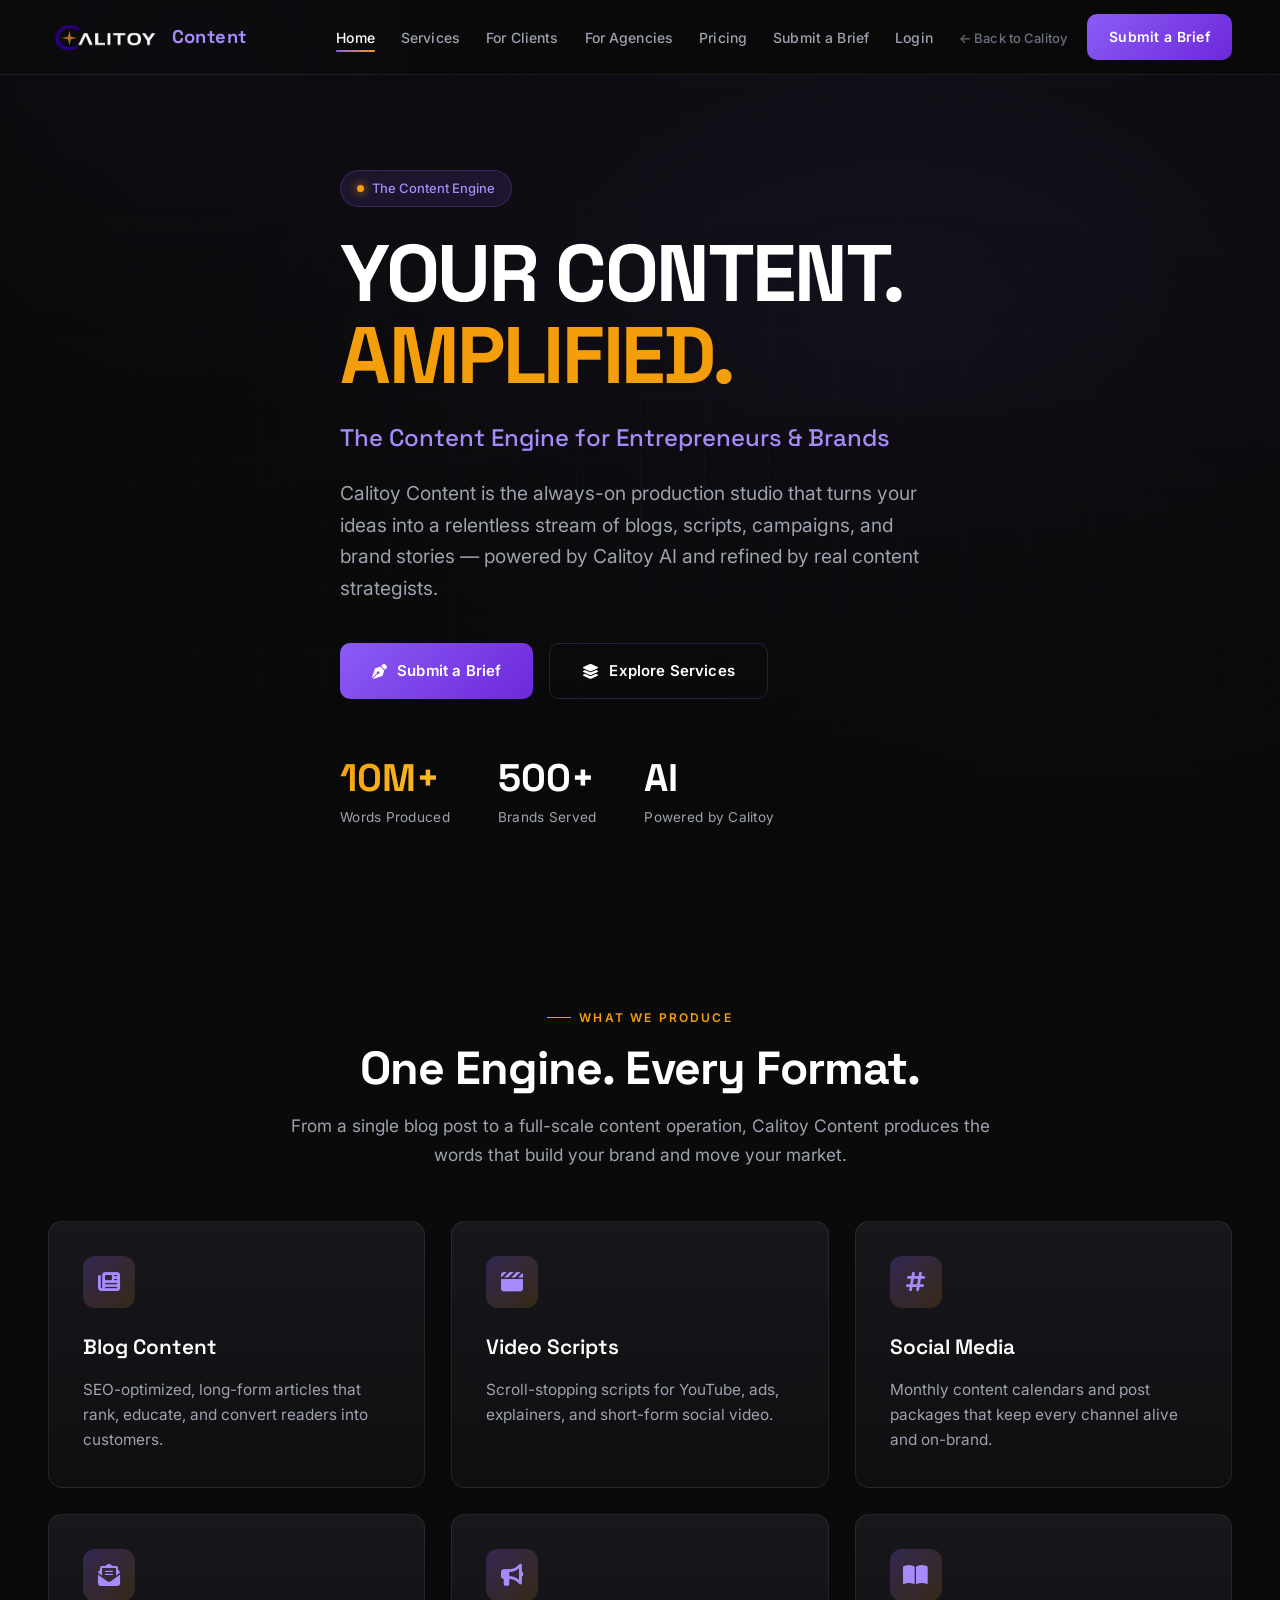
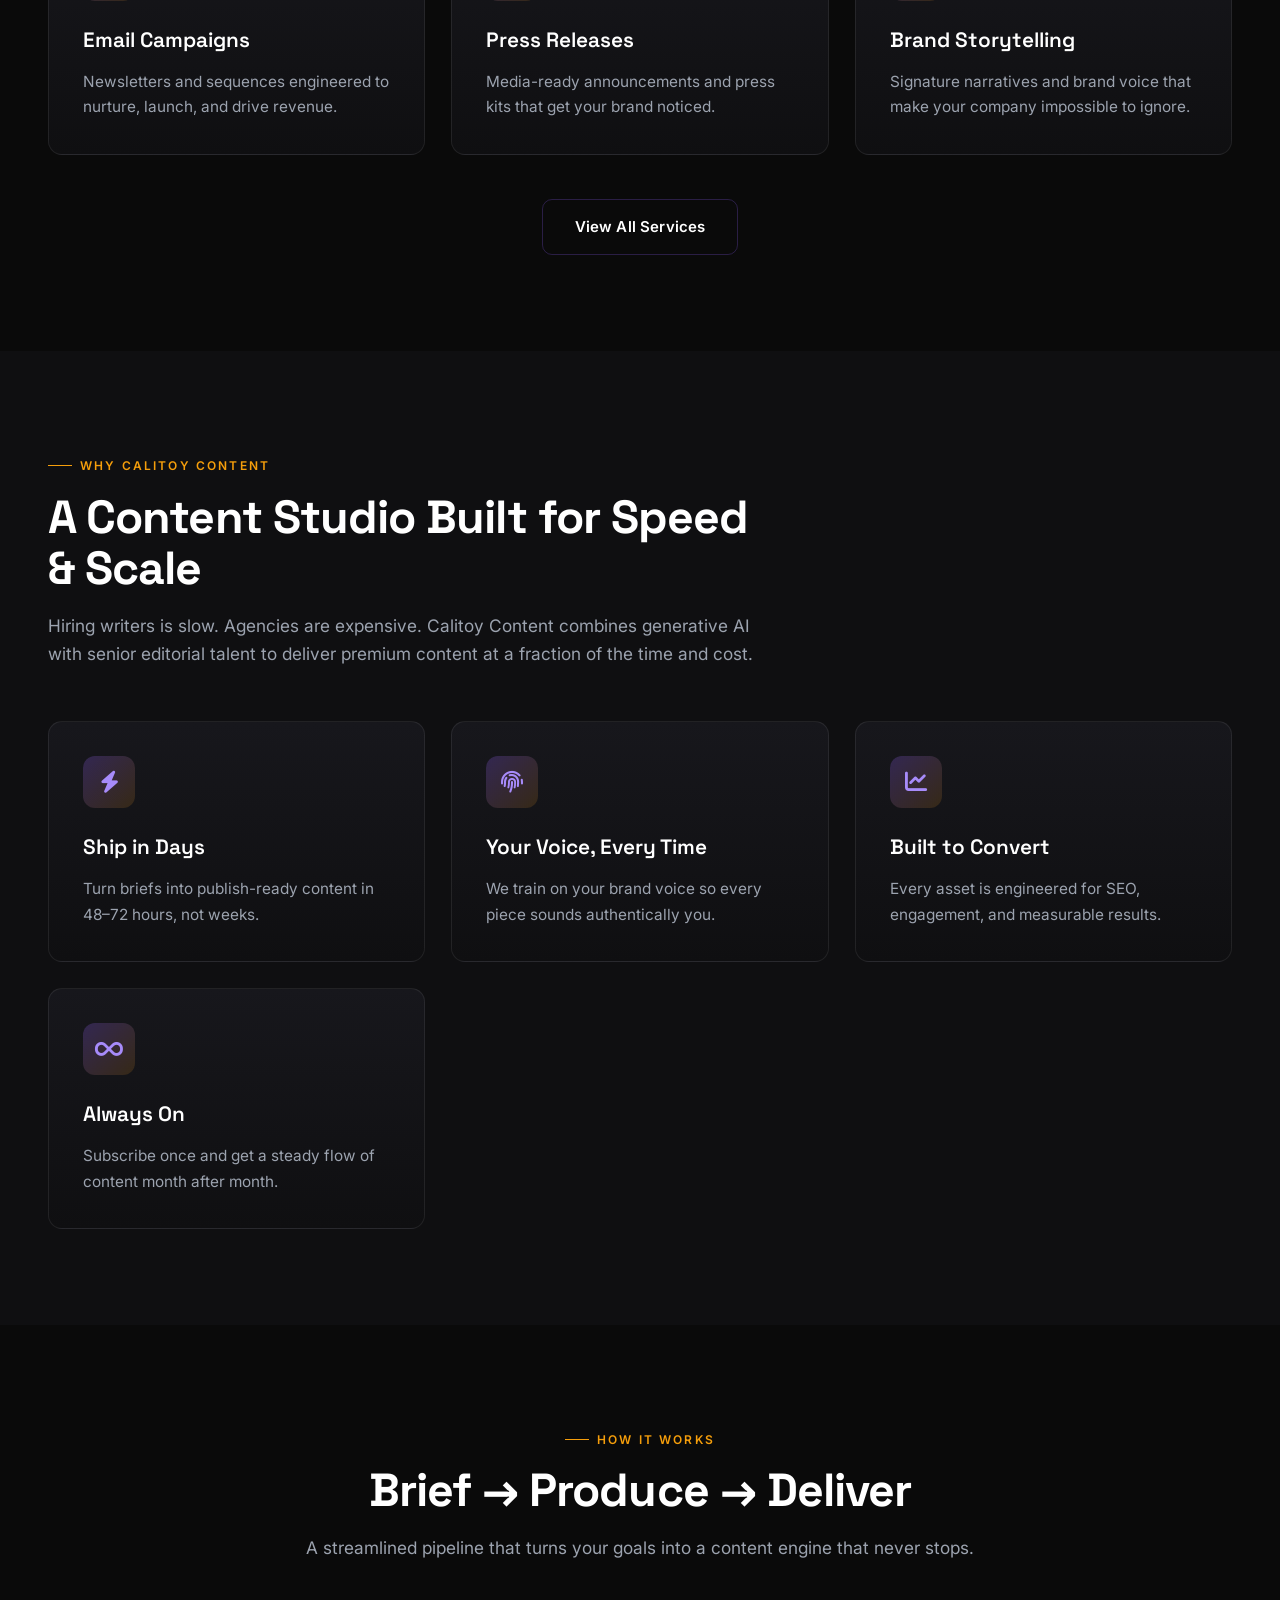
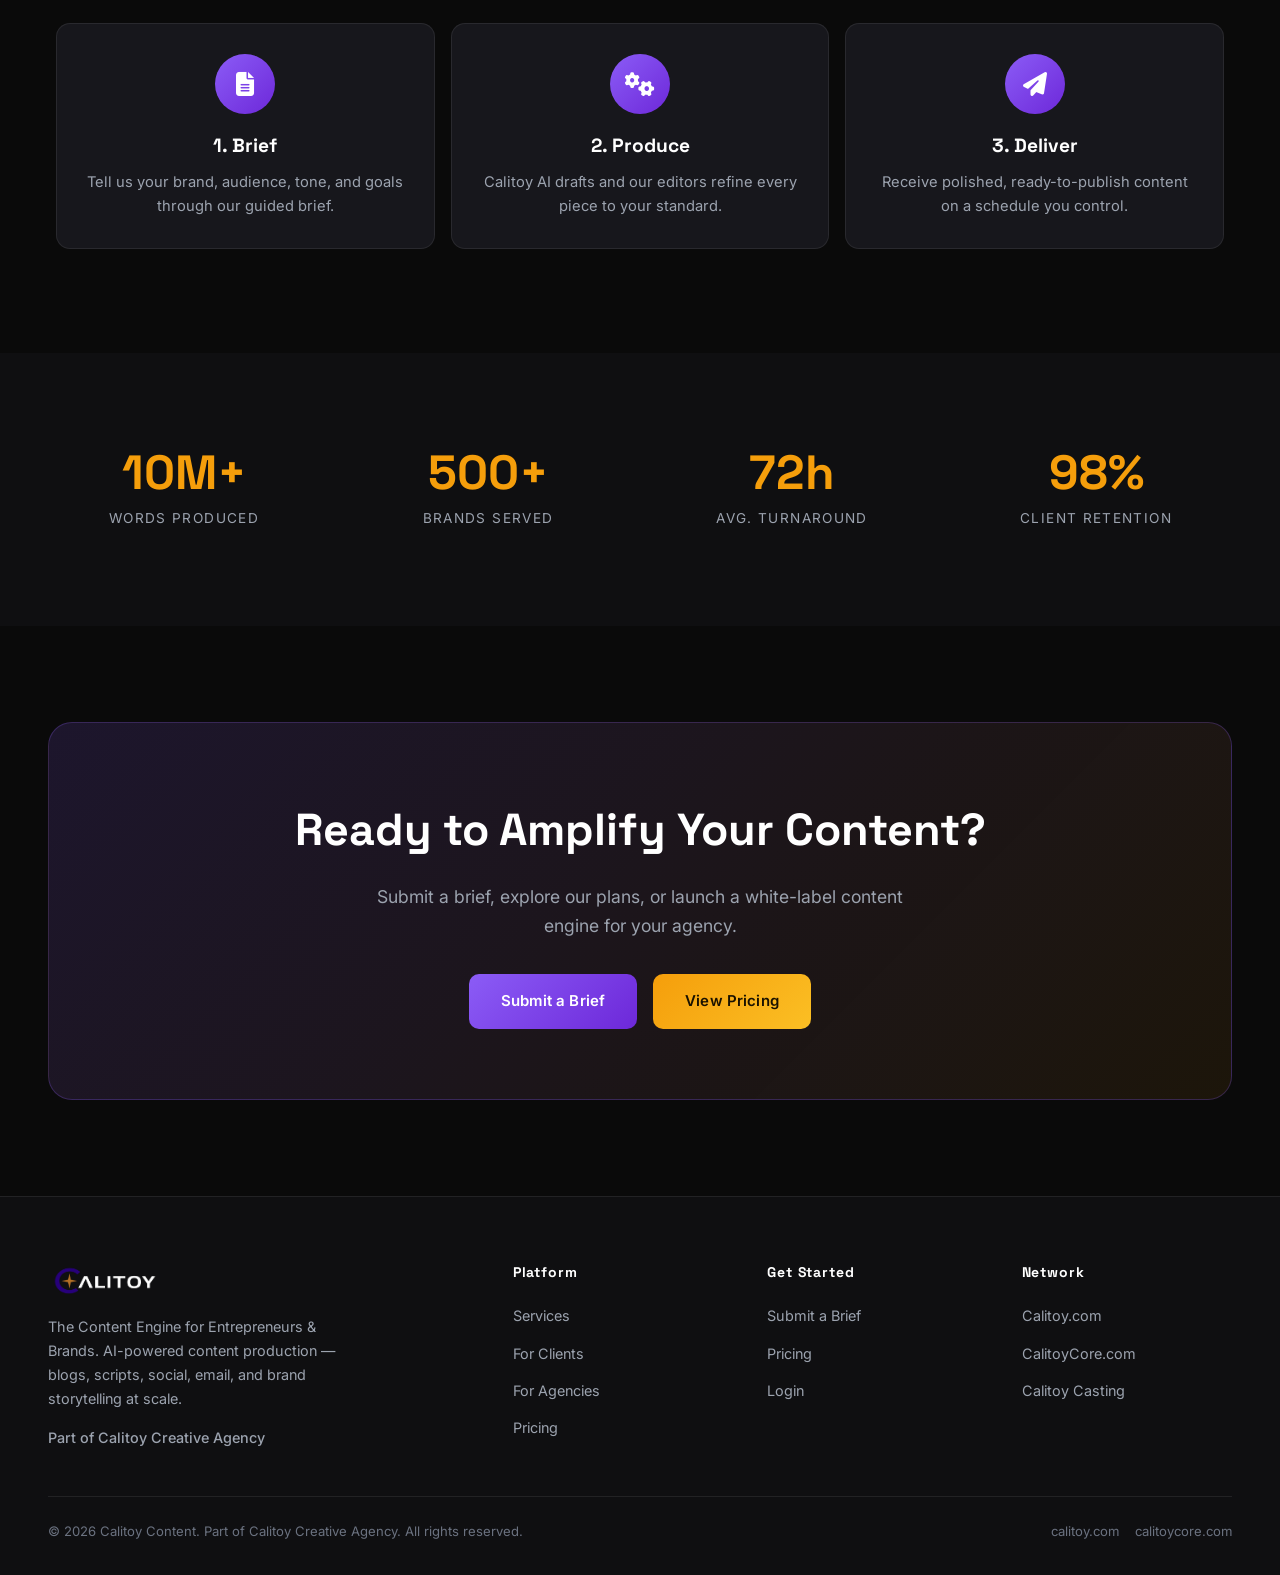
==== commit f0e7bf5d: "Unify branding to Calitoy Creative Agency umbrella logo - Add assets/calitoy-creative-logo.png (shar" ====
--- a/index.html
+++ b/index.html
@@ -10,15 +10,15 @@
 <link href="https://fonts.googleapis.com/css2?family=Inter:wght@400;500;600;700&family=Space+Grotesk:wght@400;500;600;700&display=swap" rel="stylesheet">
 <link rel="stylesheet" href="https://cdnjs.cloudflare.com/ajax/libs/font-awesome/6.5.1/css/all.min.css">
 <link rel="stylesheet" href="styles.css">
-<link rel="icon" type="image/png" href="assets/calitoy-content-logo.png">
+<link rel="icon" type="image/png" href="assets/calitoy-creative-logo.png">
 </head>
 <body>
 
 <header>
   <div class="nav-wrap">
     <a href="index.html" class="nav-logo">
-      <img src="assets/calitoy-content-logo.png" alt="Calitoy Content">
-      <span class="logo-text">Calitoy<span> Content</span></span>
+      <img src="assets/calitoy-creative-logo.png" alt="Calitoy Creative Agency">
+      <span class="logo-text"><span>Content</span></span>
     </a>
     <ul class="nav-links">
       <li><a href="index.html" class="active">Home</a></li>
@@ -213,7 +213,7 @@
   <div class="container">
     <div class="footer-grid">
       <div class="footer-brand">
-        <a href="index.html" class="nav-logo"><img src="assets/calitoy-content-logo.png" alt="Calitoy Content" height="40"></a>
+        <a href="index.html" class="nav-logo"><img src="assets/calitoy-creative-logo.png" alt="Calitoy Creative Agency" height="40"></a>
         <p>The Content Engine for Entrepreneurs &amp; Brands. AI-powered content production — blogs, scripts, social, email, and brand storytelling at scale.</p>
         <p class="footer-tagline">Part of Calitoy Creative Agency</p>
       </div>
